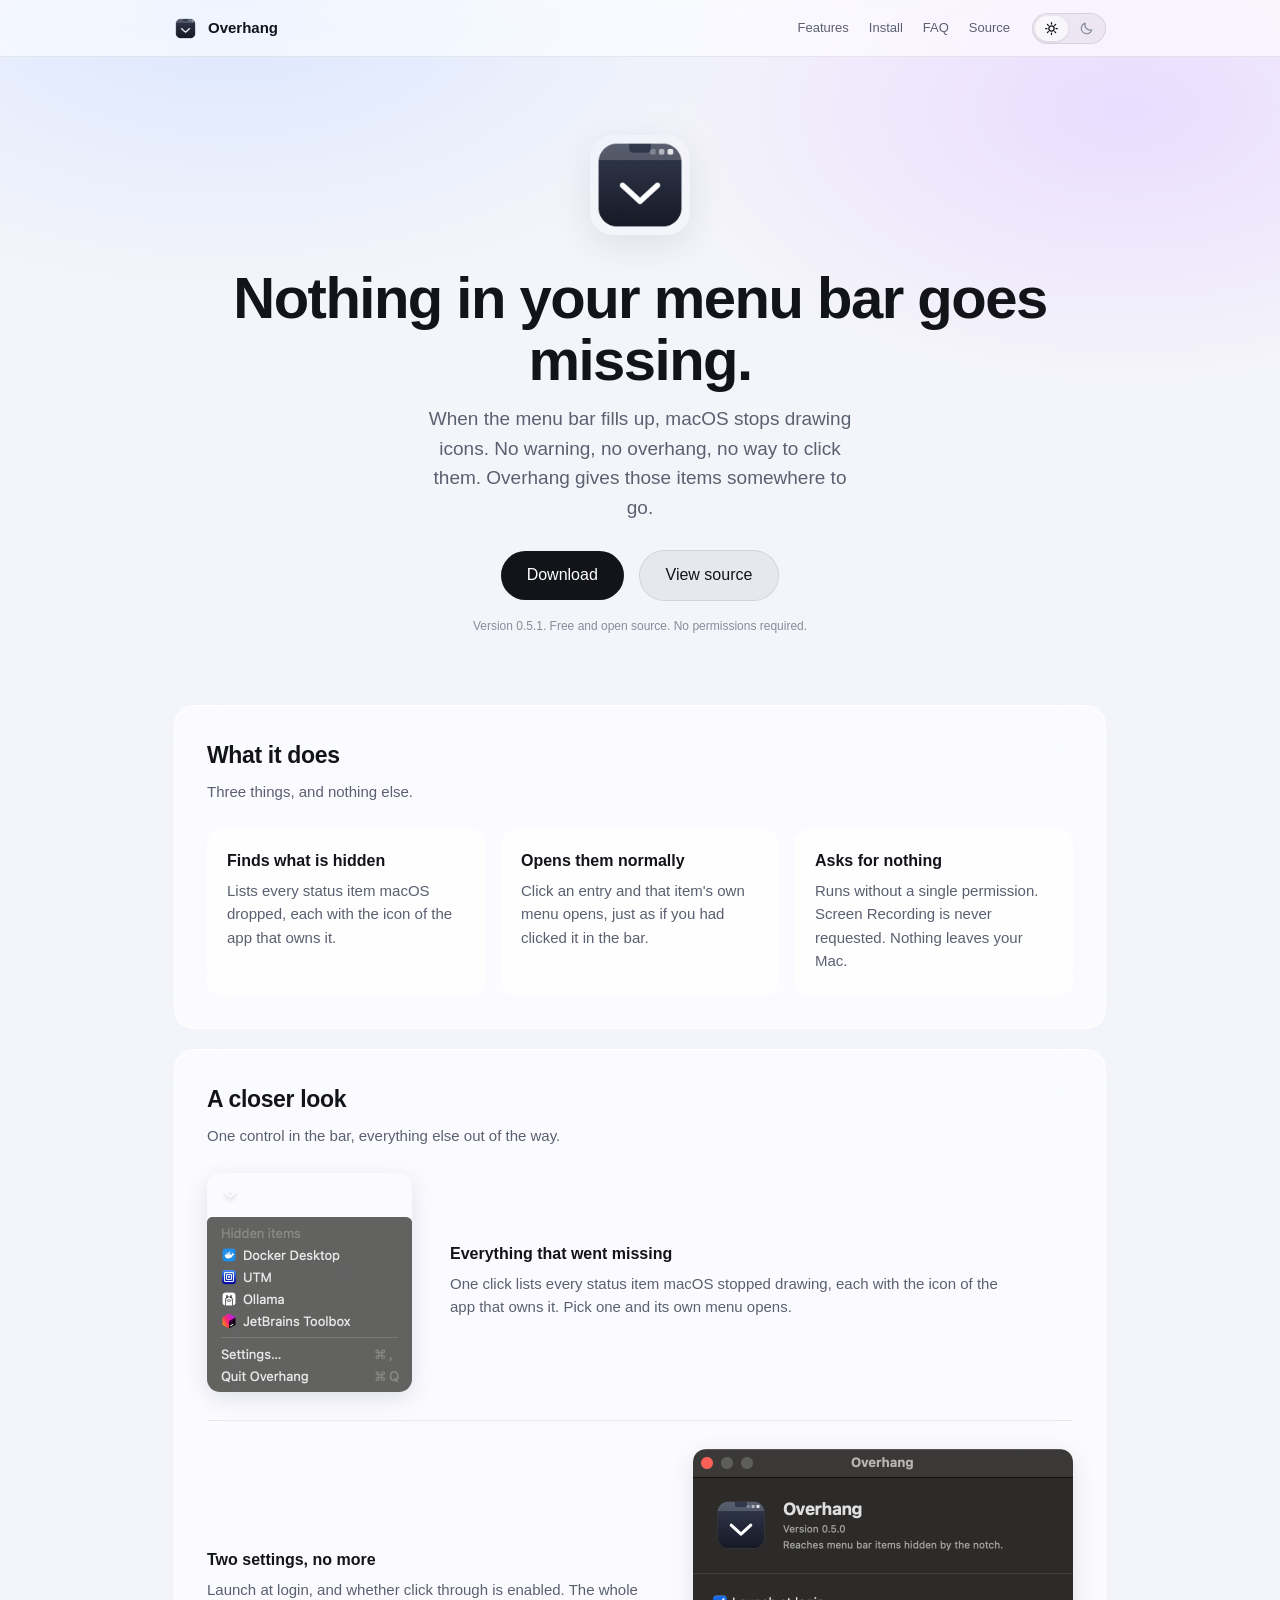
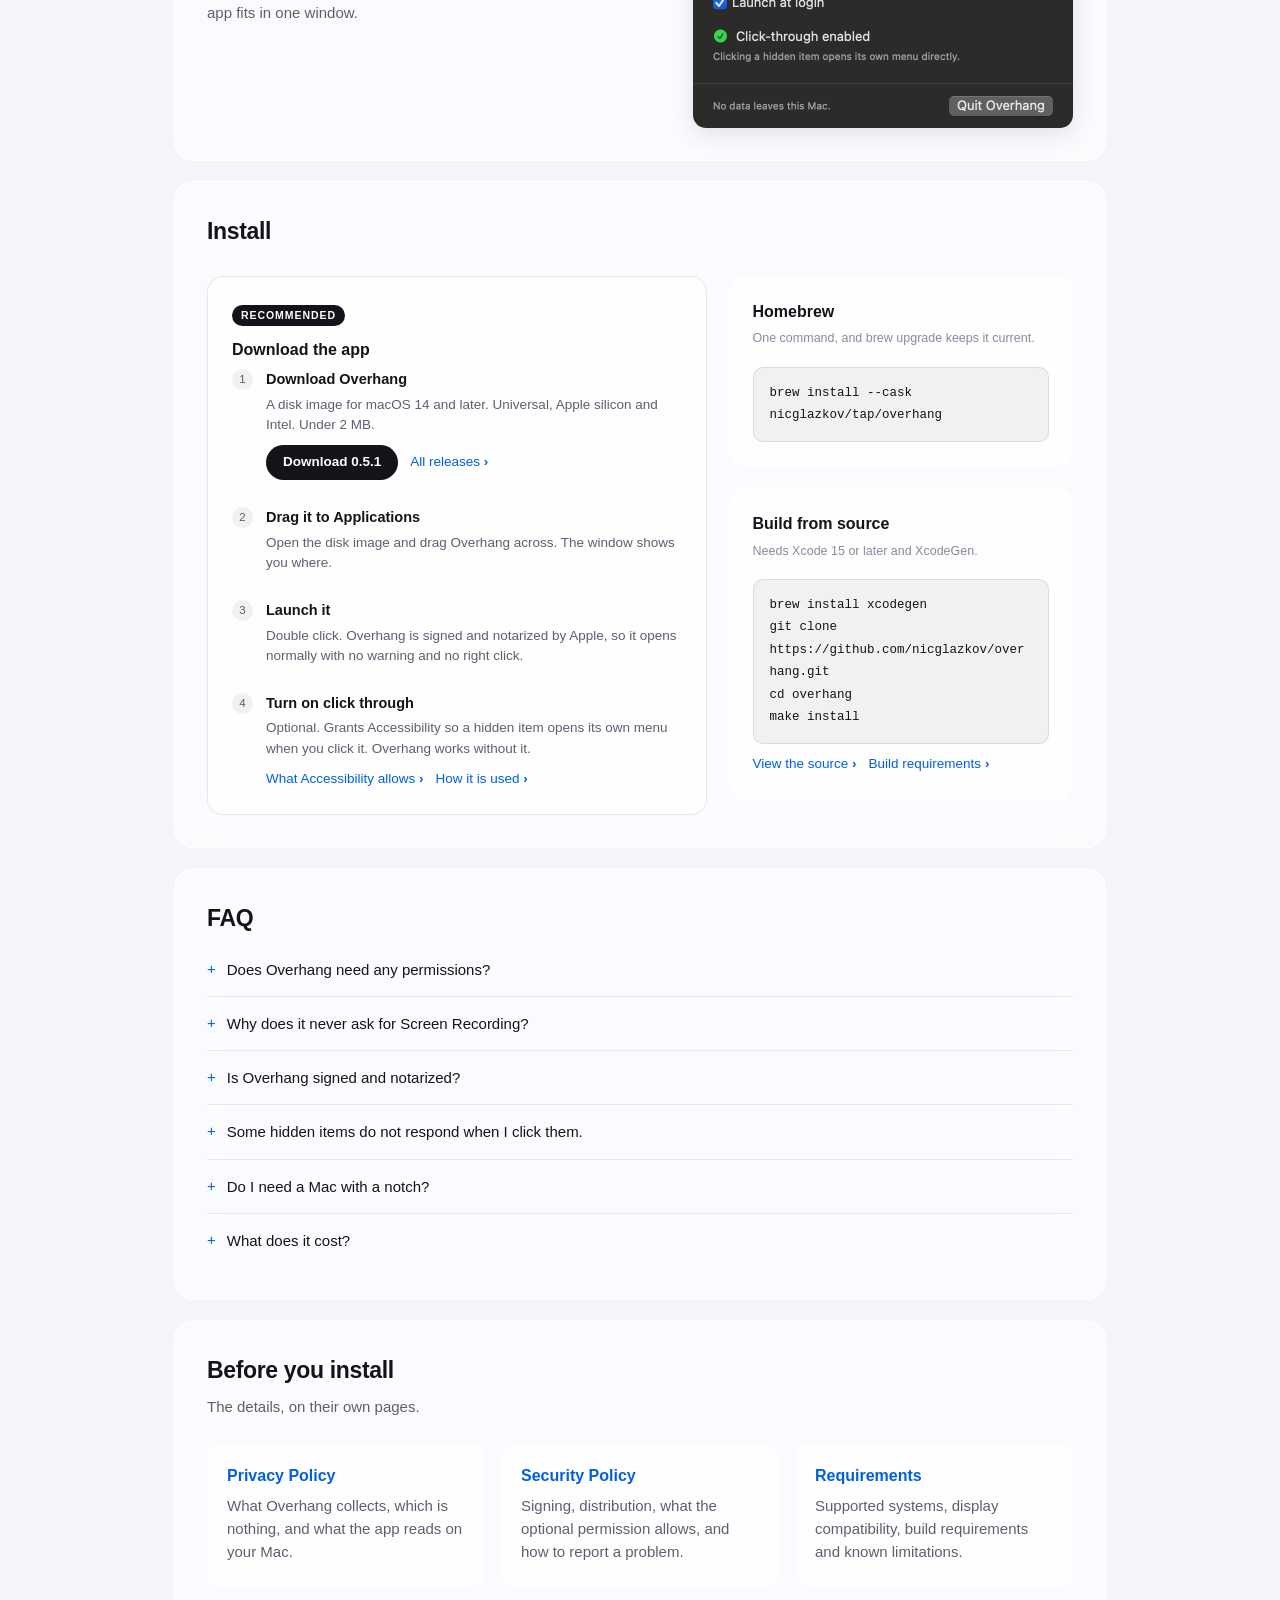
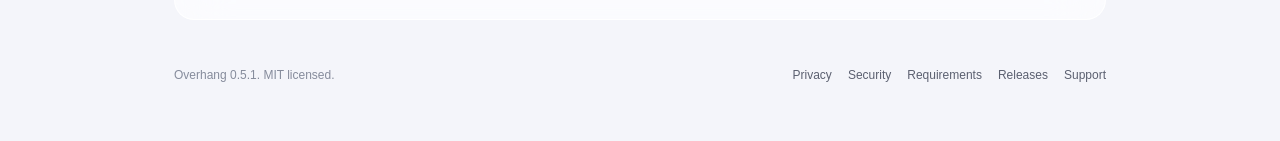
==== site/index.html @ 6987a278 "Site: the settings row said three settings; it is two since 0.5.0" ====
<!doctype html>
<html lang="en">
<head>
<meta charset="utf-8">
<meta name="viewport" content="width=device-width, initial-scale=1">
<title>Overhang, a small utility for the macOS menu bar</title>
<meta name="description" content="Nothing in your menu bar goes missing. Overhang recovers the status items macOS stops drawing when the bar fills up. Free, open source, no permissions required.">
<meta name="theme-color" content="#f4f5fa" media="(prefers-color-scheme: light)">
<meta name="theme-color" content="#08080c" media="(prefers-color-scheme: dark)">
<meta property="og:title" content="Overhang">
<meta property="og:description" content="Nothing in your menu bar goes missing.">
<meta property="og:type" content="website">
<meta property="og:image" content="https://nicglazkov.github.io/overhang/img/icon.png">
<link rel="icon" href="img/icon.png">
<script>
  // Applied before first paint so the page never flashes the wrong theme.
  (function(){try{var s=localStorage.getItem("overhang-theme");
  if(s==="light"||s==="dark")document.documentElement.setAttribute("data-theme",s);}catch(e){}})();
</script>
<link rel="stylesheet" href="style.css">
</head>
<body>

<div class="bar"><div class="shell">
  <a class="brand" href="index.html"><img src="img/icon.png" alt=""><b>Overhang</b></a>
  <span class="grow"></span>
  <nav>
    <a href="#features">Features</a>
    <a href="#install">Install</a>
    <a href="#faq">FAQ</a>
    <a href="https://github.com/nicglazkov/overhang">Source</a>
  </nav>
  <div class="themer" role="group" aria-label="Colour theme">
    <button type="button" id="lightBtn" aria-pressed="false" aria-label="Light theme">
      <svg viewBox="0 0 24 24" fill="none" stroke="currentColor" stroke-width="2" stroke-linecap="round" aria-hidden="true">
        <circle cx="12" cy="12" r="4.2"/><path d="M12 2.6v2.2M12 19.2v2.2M2.6 12h2.2M19.2 12h2.2M5.4 5.4l1.6 1.6M17 17l1.6 1.6M18.6 5.4L17 7M7 17l-1.6 1.6"/>
      </svg></button>
    <button type="button" id="darkBtn" aria-pressed="false" aria-label="Dark theme">
      <svg viewBox="0 0 24 24" fill="none" stroke="currentColor" stroke-width="2" stroke-linecap="round" stroke-linejoin="round" aria-hidden="true">
        <path d="M20.5 14.2A8.6 8.6 0 0 1 9.8 3.5a8.6 8.6 0 1 0 10.7 10.7z"/>
      </svg></button>
  </div>
</div></div>

<header class="hero shell">
  <img class="icon" src="img/icon.png" alt="Overhang app icon">
  <h1>Nothing in your menu bar goes missing.</h1>
  <p class="lede">
    When the menu bar fills up, macOS stops drawing icons. No warning, no overhang, no way to
    click them. Overhang gives those items somewhere to go.
  </p>
  <div class="cta">
    <a class="fill" href="https://github.com/nicglazkov/overhang/releases/latest">Download</a>
    <a class="ghost" href="https://github.com/nicglazkov/overhang">View source</a>
  </div>
  <p class="fineprint">Version 0.5.1. Free and open source. No permissions required.</p>
</header>

<main class="shell">

  <section class="panel" id="features">
    <h2>What it does</h2>
    <p class="note">Three things, and nothing else.</p>
    <div class="trio">
      <div class="chip">
        <h3>Finds what is hidden</h3>
        <p>Lists every status item macOS dropped, each with the icon of the app that owns it.</p>
      </div>
      <div class="chip">
        <h3>Opens them normally</h3>
        <p>Click an entry and that item's own menu opens, just as if you had clicked it in the bar.</p>
      </div>
      <div class="chip">
        <h3>Asks for nothing</h3>
        <p>Runs without a single permission. Screen Recording is never requested. Nothing leaves your Mac.</p>
      </div>
    </div>
  </section>

  <section class="panel">
    <h2>A closer look</h2>
    <p class="note">One control in the bar, everything else out of the way.</p>
    <div class="b1">
      <div class="row">
        <div class="art">
          <img src="img/menu.png" alt="Overhang's menu listing hidden status items with their app icons">
        </div>
        <div>
          <h3>Everything that went missing</h3>
          <p>One click lists every status item macOS stopped drawing, each with the icon of the
          app that owns it. Pick one and its own menu opens.</p>
        </div>
      </div>
      <div class="row flip">
        <div class="art">
          <img src="img/settings.png" alt="Overhang's settings window">
        </div>
        <div>
          <h3>Two settings, no more</h3>
          <p>Launch at login, and whether click through is enabled. The whole app fits in
          one window.</p>
        </div>
      </div>
    </div>
  </section>

  <section class="panel" id="install">
    <h2>Install</h2>
    <div class="d2">
      <div class="track lead">
        <span class="badge">Recommended</span>
        <h3>Download the app</h3>
        <ol>
          <li>
            <strong>Download Overhang</strong>
            <span>A disk image for macOS 14 and later. Universal, Apple silicon and Intel.
            Under 2 MB.</span>
            <div class="instep-actions">
              <a class="instep-btn" href="https://github.com/nicglazkov/overhang/releases/latest">Download 0.5.1</a>
              <a class="instep-link" href="https://github.com/nicglazkov/overhang/releases">All releases</a>
            </div>
          </li>
          <li>
            <strong>Drag it to Applications</strong>
            <span>Open the disk image and drag Overhang across. The window shows you where.</span>
          </li>
          <li>
            <strong>Launch it</strong>
            <span>Double click. Overhang is signed and notarized by Apple, so it opens normally
            with no warning and no right click.</span>
          </li>
          <li>
            <strong>Turn on click through</strong>
            <span>Optional. Grants Accessibility so a hidden item opens its own menu when you
            click it. Overhang works without it.</span>
            <div class="instep-actions">
              <a class="instep-link" href="security.html">What Accessibility allows</a>
              <a class="instep-link" href="privacy.html">How it is used</a>
            </div>
          </li>
        </ol>
      </div>
      <div class="stack">
        <div class="track">
          <h3>Homebrew</h3>
          <p class="hint">One command, and brew upgrade keeps it current.</p>
          <pre>brew install --cask nicglazkov/tap/overhang</pre>
        </div>
        <div class="track">
          <h3>Build from source</h3>
          <p class="hint">Needs Xcode 15 or later and XcodeGen.</p>
          <pre>brew install xcodegen
git clone https://github.com/nicglazkov/overhang.git
cd overhang
make install</pre>
          <div class="instep-actions">
            <a class="instep-link" href="https://github.com/nicglazkov/overhang">View the source</a>
            <a class="instep-link" href="requirements.html">Build requirements</a>
          </div>
        </div>
      </div>
    </div>
  </section>

  <section class="panel qa-list" id="faq">
    <h2>FAQ</h2>
    <details>
      <summary>Does Overhang need any permissions?</summary>
      <p>No. Finding and listing items works with nothing granted. Accessibility is
      optional and does one thing: it lets a hidden item open its own menu when you click it.
      Decline it and Overhang tucks its own icon away for eight seconds to make what room it
      can, so the item nearest the edge can return for you to click.</p>
    </details>
    <details>
      <summary>Why does it never ask for Screen Recording?</summary>
      <p>Other menu bar managers need it because they redraw other apps' status item images, and
      capturing those pixels requires permission. Overhang draws each app's own bundle icon
      instead, so the question never arises.</p>
    </details>
    <details>
      <summary>Is Overhang signed and notarized?</summary>
      <p>Yes. It is signed with an Apple Developer ID certificate and notarized by Apple, so it
      launches normally with no warning. You can confirm this yourself, see the
      <a href="security.html">security policy</a>.</p>
    </details>
    <details>
      <summary>Some hidden items do not respond when I click them.</summary>
      <p>Items built on a standard menu open directly. A few apps handle the mouse event
      themselves and ignore anything else, so Overhang cannot press them. Those fall back to
      revealing the item in the bar so you can click it by hand. This depends on how the app was
      built, not on where its icon sits.</p>
    </details>
    <details>
      <summary>Do I need a Mac with a notch?</summary>
      <p>No. The notch makes the problem worse by removing usable space, but any full menu bar
      drops items. Overhang behaves the same on external displays and older Macs. See
      <a href="requirements.html">requirements</a> for detail.</p>
    </details>
    <details>
      <summary>What does it cost?</summary>
      <p>Nothing. Overhang is free and MIT licensed, and the full source is on
      <a href="https://github.com/nicglazkov/overhang">GitHub</a>.</p>
    </details>
  </section>

  <section class="panel">
    <h2>Before you install</h2>
    <p class="note">The details, on their own pages.</p>
    <div class="trio">
      <div class="chip">
        <h3><a href="privacy.html">Privacy Policy</a></h3>
        <p>What Overhang collects, which is nothing, and what the app reads on your Mac.</p>
      </div>
      <div class="chip">
        <h3><a href="security.html">Security Policy</a></h3>
        <p>Signing, distribution, what the optional permission allows, and how to report a problem.</p>
      </div>
      <div class="chip">
        <h3><a href="requirements.html">Requirements</a></h3>
        <p>Supported systems, display compatibility, build requirements and known limitations.</p>
      </div>
    </div>
  </section>

</main>

<footer><div class="shell">
  <span>Overhang 0.5.1. MIT licensed.</span>
  <span class="grow"></span>
  <a href="privacy.html">Privacy</a>
  <a href="security.html">Security</a>
  <a href="requirements.html">Requirements</a>
  <a href="https://github.com/nicglazkov/overhang/releases">Releases</a>
  <a href="https://github.com/nicglazkov/overhang/issues">Support</a>
</div></footer>

<script src="theme.js"></script>
</body>
</html>
---- site/style.css ----
/* Overhang site styles.
   Light is the default set. Dark arrives either from the system preference or from an
   explicit choice on the root element, and the explicit choice has to win both ways. */
:root{
  --wash-a:#dbe6ff; --wash-b:#eadcff; --page:#f4f5fa;
  --glass:rgba(255,255,255,.62); --glass-line:rgba(255,255,255,.9);
  --glass-inner:rgba(255,255,255,.66);
  --text:#12141a; --muted:#5b6070; --faint:#868c9c;
  --accent:#0060df; --rule:rgba(0,0,0,.08);
  --solid:#12141a; --solid-ink:#fff;
  --soft:rgba(0,0,0,.05); --soft-line:rgba(0,0,0,.09);
  --shadow:0 10px 34px rgba(40,50,90,.10);
  --shot-shadow:0 6px 22px rgba(40,50,90,.13);
  --navbg:rgba(255,255,255,.6);
}
@media (prefers-color-scheme: dark){
  :root:not([data-theme="light"]){
    --wash-a:#1b2a55; --wash-b:#3a1f4d; --page:#08080c;
    --glass:rgba(255,255,255,.055); --glass-line:rgba(255,255,255,.1);
    --glass-inner:rgba(255,255,255,.05);
    --text:#f5f5f7; --muted:#aab1c4; --faint:#7b8299;
    --accent:#7fb2ff; --rule:rgba(255,255,255,.08);
    --solid:#fff; --solid-ink:#101018;
    --soft:rgba(255,255,255,.09); --soft-line:rgba(255,255,255,.16);
    --shadow:0 18px 50px rgba(0,0,0,.5);
    --shot-shadow:0 10px 30px rgba(0,0,0,.45);
    --navbg:rgba(12,12,18,.55);
  }
}
:root[data-theme="dark"]{
  --wash-a:#1b2a55; --wash-b:#3a1f4d; --page:#08080c;
  --glass:rgba(255,255,255,.055); --glass-line:rgba(255,255,255,.1);
  --glass-inner:rgba(255,255,255,.05);
  --text:#f5f5f7; --muted:#aab1c4; --faint:#7b8299;
  --accent:#7fb2ff; --rule:rgba(255,255,255,.08);
  --solid:#fff; --solid-ink:#101018;
  --soft:rgba(255,255,255,.09); --soft-line:rgba(255,255,255,.16);
  --shadow:0 18px 50px rgba(0,0,0,.5);
  --shot-shadow:0 10px 30px rgba(0,0,0,.45);
  --navbg:rgba(12,12,18,.55);
}

*{box-sizing:border-box}
html{-webkit-text-size-adjust:100%;scroll-behavior:smooth}
body{
  margin:0;color:var(--text);font-size:17px;line-height:1.55;min-height:100vh;
  font-family:-apple-system,BlinkMacSystemFont,"SF Pro Display","SF Pro Text","Helvetica Neue",sans-serif;
  -webkit-font-smoothing:antialiased;
  background-color:var(--page);
  background-image:
    radial-gradient(70% 55% at 18% 0,var(--wash-a) 0,transparent 60%),
    radial-gradient(60% 50% at 88% 12%,var(--wash-b) 0,transparent 62%);
  background-attachment:fixed;
}
img{max-width:100%;height:auto}
a{color:var(--accent);text-decoration:none}
a:hover{text-decoration:underline}
:focus-visible{outline:2px solid var(--accent);outline-offset:3px;border-radius:6px}
summary::-webkit-details-marker{display:none}
summary{cursor:pointer;list-style:none}
section[id]{scroll-margin-top:76px}
.shell{max-width:980px;margin:0 auto;padding-left:24px;padding-right:24px}

/* nav */
.bar{position:sticky;top:0;z-index:20;background:var(--navbg);
  backdrop-filter:blur(22px) saturate(180%);-webkit-backdrop-filter:blur(22px) saturate(180%);
  border-bottom:1px solid var(--rule)}
.bar .shell{display:flex;align-items:center;gap:22px;height:56px;font-size:13px}
.bar img{width:23px;height:23px;border-radius:6px}
.bar b{font-weight:600;font-size:15px}
.bar .brand{display:flex;align-items:center;gap:11px;color:var(--text)}
.bar .brand:hover{text-decoration:none}
.bar nav{display:flex;gap:20px}
.bar nav a{color:var(--muted)}
.bar nav a:hover{color:var(--text);text-decoration:none}
.grow{flex:1}

.themer{display:flex;background:var(--soft);border:1px solid var(--soft-line);
  border-radius:99px;padding:2px;gap:2px}
.themer button{appearance:none;background:none;border:0;cursor:pointer;padding:5px 9px;
  border-radius:99px;color:var(--faint);display:flex;align-items:center;line-height:0}
.themer button svg{width:15px;height:15px;display:block}
.themer button[aria-pressed="true"]{background:var(--glass-inner);color:var(--text);
  box-shadow:0 1px 3px rgba(0,0,0,.1)}
.themer button:hover{color:var(--text)}

/* hero */
.hero{text-align:center;padding-top:78px;padding-bottom:58px}
.hero .icon{width:100px;height:100px;border-radius:23px;box-shadow:var(--shadow)}
.hero h1{font-size:clamp(36px,5.8vw,58px);line-height:1.06;letter-spacing:-.026em;
  font-weight:700;margin:24px 0 14px}
.hero .lede{font-size:19px;color:var(--muted);max-width:42ch;margin:0 auto 28px}
.cta a{display:inline-block;padding:12px 26px;border-radius:99px;font-size:16px;
  font-weight:500;margin:0 5px}
.cta a:hover{text-decoration:none}
.fill{background:var(--solid);color:var(--solid-ink)}
.ghost{background:var(--soft);border:1px solid var(--soft-line);color:var(--text)}
.fineprint{font-size:12px;color:var(--faint);margin-top:16px}

/* panels */
.panel{background:var(--glass);backdrop-filter:blur(26px) saturate(180%);
  -webkit-backdrop-filter:blur(26px) saturate(180%);
  border:1px solid var(--glass-line);border-radius:20px;padding:32px;margin-bottom:20px}
.panel h2{font-size:23px;font-weight:700;letter-spacing:-.015em;margin:0 0 6px}
.panel .note{color:var(--muted);margin:0 0 26px;font-size:15px}
.panel h2 + .trio,.panel h2 + .steps,.panel h2 + .qa-list,
.panel h2 + .d2,.panel h2 + .b1{margin-top:26px}

.trio{display:grid;gap:16px;grid-template-columns:repeat(auto-fit,minmax(215px,1fr))}
.chip{background:var(--glass-inner);border-radius:15px;padding:20px}
.chip h3{font-size:16px;margin:0 0 6px;font-weight:600}
.chip p{margin:0;color:var(--muted);font-size:14px}

/* -------------------------------------------------- closer look
   Both captures are retina, so their native pixel width is twice their honest display
   size: the menu is 410px wide, meaning 205 points, and the settings window is 760px,
   meaning 380 points. Drawn any larger they upscale and go soft, so every option below
   is built around those two ceilings rather than around the column width. */
.clA img[src$="menu.png"],.clB img[src$="menu.png"],
.clC img[src$="menu.png"],.clD img[src$="menu.png"]{max-width:205px}
.clA img[src$="settings.png"],.clB img[src$="settings.png"],
.clC img[src$="settings.png"],.clD img[src$="settings.png"]{max-width:380px}

/* option A: weighted split, both images at native size, optically centred */
.clA{display:grid;grid-template-columns:auto auto;gap:44px;align-items:center;justify-content:center}
.clA figure{margin:0}
.clA img{border-radius:13px;box-shadow:var(--shot-shadow);display:block;width:100%}
.clA figcaption{font-size:12.5px;color:var(--faint);margin-top:14px;text-align:center;max-width:220px}
.clA .cap-wide{max-width:380px}

/* option B: alternating rows, image and explanation side by side */
.clB .row{display:grid;grid-template-columns:auto 1fr;gap:38px;align-items:center;
  padding:28px 0;border-bottom:1px solid var(--rule)}
.clB .row:first-child{padding-top:0}
.clB .row:last-child{border-bottom:0;padding-bottom:0}
.clB .row.flip{grid-template-columns:1fr auto}
.clB .row.flip .art{order:2}
.clB img{border-radius:13px;box-shadow:var(--shot-shadow);display:block}
.clB h3{font-size:18px;margin:0 0 8px;font-weight:600}
.clB p{margin:0;color:var(--muted);font-size:15px;max-width:44ch}

/* option C: one lead image, one supporting, on a tinted plate */
.clC .plate{background:var(--glass-inner);border-radius:16px;padding:30px;
  display:grid;grid-template-columns:auto auto;gap:38px;align-items:center;justify-content:center}
.clC img{border-radius:12px;box-shadow:var(--shot-shadow);display:block;width:100%}
.clC figcaption{font-size:12.5px;color:var(--faint);margin-top:12px;text-align:center}
.clC figure{margin:0}

/* option D: tabbed, one large image at a time */
.clD .tabs{display:inline-flex;background:var(--soft);border:1px solid var(--soft-line);
  border-radius:99px;padding:3px;gap:3px;margin-bottom:24px}
.clD .tabs button{appearance:none;border:0;background:none;cursor:pointer;
  padding:7px 18px;border-radius:99px;font-size:14px;color:var(--muted);font-weight:500}
.clD .tabs button[aria-selected="true"]{background:var(--glass-inner);color:var(--text);
  box-shadow:0 1px 3px rgba(0,0,0,.1)}
.clD .stage{display:flex;justify-content:center;align-items:center;min-height:376px;
  background:var(--glass-inner);border-radius:16px;padding:28px}
.clD .stage img{border-radius:12px;box-shadow:var(--shot-shadow);display:block}
.clD [hidden]{display:none}
.clD .cap{font-size:12.5px;color:var(--faint);margin:15px 0 0;text-align:center}

/* option E: centred strip, both locked to one height. 300px keeps the menu at 193 wide
   and the settings window at 319, so neither is drawn past its native resolution. */
.clE .strip{display:flex;gap:34px;justify-content:center;align-items:flex-end;flex-wrap:wrap}
.clE figure{margin:0;text-align:center}
.clE img{border-radius:13px;box-shadow:var(--shot-shadow);display:block;height:300px;width:auto;max-width:none}
.clE figcaption{font-size:12.5px;color:var(--faint);margin-top:14px}

/* -------------------------------------------------- install, option A: numbered list */
.inA{list-style:none;counter-reset:s;padding:0;margin:0}
.inA li{counter-increment:s;position:relative;padding-left:44px;margin-bottom:20px}
.inA li:last-child{margin-bottom:0}
.inA li::before{content:counter(s);position:absolute;left:0;top:-1px;width:28px;height:28px;
  border-radius:50%;background:var(--soft);color:var(--text);display:flex;
  align-items:center;justify-content:center;font-size:13px;font-weight:500}
.inA strong{display:block;font-weight:600;font-size:15px;margin-bottom:2px}
.inA span{color:var(--muted);font-size:14px}

/* option B: four cards across */
.inB{display:grid;grid-template-columns:repeat(auto-fit,minmax(190px,1fr));gap:16px;
  list-style:none;counter-reset:s;padding:0;margin:0}
.inB li{counter-increment:s;background:var(--glass-inner);border-radius:15px;padding:22px}
.inB li::before{content:counter(s);display:flex;width:26px;height:26px;border-radius:50%;
  background:var(--solid);color:var(--solid-ink);align-items:center;justify-content:center;
  font-size:12.5px;font-weight:600;margin-bottom:14px}
.inB strong{display:block;font-weight:600;font-size:15px;margin-bottom:5px}
.inB span{color:var(--muted);font-size:13.5px}

/* option C: timeline with a connecting rail */
.inC{list-style:none;counter-reset:s;padding:0;margin:0;position:relative}
.inC::before{content:"";position:absolute;left:15px;top:8px;bottom:8px;width:2px;background:var(--rule)}
.inC li{counter-increment:s;position:relative;padding-left:52px;padding-bottom:24px}
.inC li:last-child{padding-bottom:0}
.inC li::before{content:counter(s);position:absolute;left:0;top:-2px;width:32px;height:32px;
  border-radius:50%;background:var(--page);border:2px solid var(--rule);color:var(--text);
  display:flex;align-items:center;justify-content:center;font-size:13px;font-weight:600}
.inC strong{display:block;font-weight:600;font-size:15.5px;margin-bottom:3px}
.inC span{color:var(--muted);font-size:14px}

/* option D: two tracks, click through or build from source */
.inD{display:grid;grid-template-columns:1fr 1fr;gap:26px}
.inD .track{background:var(--glass-inner);border-radius:16px;padding:24px}
.inD .track h3{font-size:15px;margin:0 0 4px;font-weight:600}
.inD .track .hint{font-size:12.5px;color:var(--faint);margin:0 0 18px}
.inD ol{list-style:none;counter-reset:s;padding:0;margin:0}
.inD ol li{counter-increment:s;position:relative;padding-left:32px;margin-bottom:15px}
.inD ol li:last-child{margin-bottom:0}
.inD ol li::before{content:counter(s);position:absolute;left:0;top:0;width:21px;height:21px;
  border-radius:50%;background:var(--soft);color:var(--muted);display:flex;
  align-items:center;justify-content:center;font-size:11.5px}
.inD strong{display:block;font-weight:600;font-size:14.5px}
.inD span{color:var(--muted);font-size:13.5px}
.inD pre{background:var(--soft);border:1px solid var(--soft-line);border-radius:10px;
  padding:14px 16px;margin:0;white-space:pre-wrap;overflow-wrap:anywhere;
  font-family:ui-monospace,SFMono-Regular,Menlo,monospace;font-size:12.5px;line-height:1.8;color:var(--text)}

/* option E: two column grid, compact */
.inE{display:grid;grid-template-columns:1fr 1fr;gap:22px 30px;list-style:none;
  counter-reset:s;padding:0;margin:0}
.inE li{counter-increment:s;display:grid;grid-template-columns:30px 1fr;gap:14px;align-items:start}
.inE li::before{content:counter(s);width:26px;height:26px;border-radius:8px;
  background:var(--soft);color:var(--text);display:flex;align-items:center;
  justify-content:center;font-size:12.5px;font-weight:600}
.inE strong{display:block;font-weight:600;font-size:15px;margin-bottom:2px}
.inE span{color:var(--muted);font-size:14px}

/* ============================================================ closer look, B family
   All five keep the paired row idea: one capture beside the words that explain it.
   Native ceilings apply throughout, 205 for the menu and 380 for the settings window. */
.b1 img[src$="menu.png"],.b2 img[src$="menu.png"],.b3 img[src$="menu.png"],
.b4 img[src$="menu.png"],.b5 img[src$="menu.png"]{max-width:205px}
.b1 img[src$="settings.png"],.b2 img[src$="settings.png"],.b3 img[src$="settings.png"],
.b4 img[src$="settings.png"],.b5 img[src$="settings.png"]{max-width:380px}
.b1 img,.b2 img,.b3 img,.b4 img,.b5 img{border-radius:13px;box-shadow:var(--shot-shadow);display:block}
.b1 h3,.b2 h3,.b3 h3,.b4 h3,.b5 h3{font-size:18px;margin:0 0 8px;font-weight:600}
.b1 p,.b2 p,.b3 p,.b4 p,.b5 p{margin:0;color:var(--muted);font-size:15px;max-width:42ch}

/* B1, hairline rule between the two rows */
.b1 .row{display:grid;grid-template-columns:auto 1fr;gap:38px;align-items:center;
  padding:28px 0;border-bottom:1px solid var(--rule)}
.b1 .row:first-child{padding-top:0}
.b1 .row:last-child{border-bottom:0;padding-bottom:0}
.b1 .row.flip{grid-template-columns:1fr auto}
.b1 .row.flip .art{order:2}

/* B2, no rules, wider gutter, more air */
.b2 .row{display:grid;grid-template-columns:auto 1fr;gap:56px;align-items:center;padding:34px 0}
.b2 .row:first-child{padding-top:6px}
.b2 .row:last-child{padding-bottom:0}
.b2 .row.flip{grid-template-columns:1fr auto}
.b2 .row.flip .art{order:2}
.b2 p{font-size:15.5px;line-height:1.62}

/* B3, small label above each heading */
.b3 .row{display:grid;grid-template-columns:auto 1fr;gap:40px;align-items:center;
  padding:30px 0;border-bottom:1px solid var(--rule)}
.b3 .row:first-child{padding-top:0}
.b3 .row:last-child{border-bottom:0;padding-bottom:0}
.b3 .row.flip{grid-template-columns:1fr auto}
.b3 .row.flip .art{order:2}
.b3 .eyebrow{font-family:ui-monospace,SFMono-Regular,Menlo,monospace;font-size:10.5px;
  letter-spacing:.15em;text-transform:uppercase;color:var(--faint);margin:0 0 9px}

/* B4, each capture sits on its own tinted plate */
.b4 .row{display:grid;grid-template-columns:auto 1fr;gap:38px;align-items:center;padding:14px 0}
.b4 .row.flip{grid-template-columns:1fr auto}
.b4 .row.flip .art{order:2}
.b4 .art{background:var(--glass-inner);border-radius:18px;padding:24px;display:flex;justify-content:center}
.b4 .row:first-child{padding-top:0}
.b4 .row:last-child{padding-bottom:0}

/* B5, no alternating, both images on the same side for a steady scan line */
.b5 .row{display:grid;grid-template-columns:230px 1fr;gap:40px;align-items:center;
  padding:26px 0;border-bottom:1px solid var(--rule)}
.b5 .row:first-child{padding-top:0}
.b5 .row:last-child{border-bottom:0;padding-bottom:0}
.b5 .art{display:flex;justify-content:center}

/* ============================================================ install, D family
   All five keep two routes, the download and the source build. */
.d1 .track,.d2 .track,.d3 .track,.d4 .track,.d5 .track{background:var(--glass-inner);
  border-radius:16px;padding:24px}
.d1 h3,.d2 h3,.d3 h3,.d4 h3,.d5 h3{font-size:15px;margin:0 0 4px;font-weight:600}
.d1 .hint,.d2 .hint,.d3 .hint,.d4 .hint,.d5 .hint{font-size:12.5px;color:var(--faint);margin:0 0 18px}
.d1 ol,.d2 ol,.d3 ol,.d4 ol,.d5 ol{list-style:none;counter-reset:s;padding:0;margin:0}
.d1 ol li,.d2 ol li,.d3 ol li,.d4 ol li,.d5 ol li{counter-increment:s;position:relative;
  padding-left:32px;margin-bottom:15px}
.d1 ol li:last-child,.d2 ol li:last-child,.d3 ol li:last-child,
.d4 ol li:last-child,.d5 ol li:last-child{margin-bottom:0}
.d1 ol li::before,.d2 ol li::before,.d3 ol li::before,.d4 ol li::before,.d5 ol li::before{
  content:counter(s);position:absolute;left:0;top:0;width:21px;height:21px;border-radius:50%;
  background:var(--soft);color:var(--muted);display:flex;align-items:center;
  justify-content:center;font-size:11.5px}
.d1 strong,.d2 strong,.d3 strong,.d4 strong,.d5 strong{display:block;font-weight:600;font-size:14.5px}
.d1 span,.d2 span,.d3 span,.d4 span,.d5 span{color:var(--muted);font-size:13.5px}
.d1 pre,.d2 pre,.d3 pre,.d4 pre,.d5 pre{background:var(--soft);border:1px solid var(--soft-line);
  border-radius:10px;padding:14px 16px;margin:0;white-space:pre-wrap;overflow-wrap:anywhere;
  font-family:ui-monospace,SFMono-Regular,Menlo,monospace;font-size:12.5px;line-height:1.8;color:var(--text)}

/* D1, two equal cards */
.d1{display:grid;grid-template-columns:1fr 1fr;gap:22px}

/* D2, the download route carries more weight than the source route */
.d2{display:grid;grid-template-columns:1.45fr 1fr;gap:22px;align-items:start}
.d2 .track.lead{background:var(--glass-inner);border:1px solid var(--soft-line)}
.d2 .badge{display:inline-block;font-size:10.5px;letter-spacing:.09em;text-transform:uppercase;
  background:var(--solid);color:var(--solid-ink);border-radius:99px;padding:3px 9px;
  margin-bottom:12px;font-weight:600}

/* D3, one card, tabs to switch route */
.d3 .tabs{display:inline-flex;background:var(--soft);border:1px solid var(--soft-line);
  border-radius:99px;padding:3px;gap:3px;margin-bottom:22px}
.d3 .tabs button{appearance:none;border:0;background:none;cursor:pointer;padding:7px 18px;
  border-radius:99px;font-size:14px;color:var(--muted);font-weight:500}
.d3 .tabs button[aria-selected="true"]{background:var(--glass-inner);color:var(--text);
  box-shadow:0 1px 3px rgba(0,0,0,.1)}
.d3 [hidden]{display:none}
.d3 .track{padding:0;background:none}

/* D4, download across the full width, source build as a strip beneath */
.d4 .primary{margin-bottom:22px}
.d4 .primary ol{display:grid;grid-template-columns:repeat(auto-fit,minmax(190px,1fr));gap:18px}
.d4 .primary ol li{margin-bottom:0}
.d4 .secondary{display:grid;grid-template-columns:250px 1fr;gap:26px;align-items:center}
.d4 .secondary .hint{margin:0}

/* The chosen install layout carries an action row inside most steps, so the steps need more
   room between them than the tighter comparison variants did. */
.d2 ol li{margin-bottom:26px;padding-left:34px}
.d2 ol li:last-child{margin-bottom:0}
.d2 ol li::before{top:1px}
.d2 strong{margin-bottom:4px}
.d2 span{display:block;line-height:1.5}

/* Actions inside a step, so every step is something you can act on rather than read */
.instep-actions{display:flex;flex-wrap:wrap;align-items:center;gap:12px;margin-top:10px}
.instep-btn{display:inline-block;background:var(--solid);color:var(--solid-ink);
  padding:7px 17px;border-radius:99px;font-size:13.5px;font-weight:600;white-space:nowrap}
.instep-btn:hover{text-decoration:none;opacity:.9}
.instep-link{font-size:13.5px;white-space:nowrap}
.instep-link::after{content:" \203A";font-weight:600}
.d2 .track code{font-family:ui-monospace,SFMono-Regular,Menlo,monospace;font-size:12.5px;
  background:var(--soft);border:1px solid var(--soft-line);border-radius:5px;padding:1px 6px;
  white-space:nowrap}

/* D5, both routes headed by a small marker */
.d5{display:grid;grid-template-columns:1fr 1fr;gap:22px}
.d5 .head{display:flex;align-items:center;gap:10px;margin-bottom:14px}
.d5 .mark{width:28px;height:28px;border-radius:9px;background:var(--soft);
  display:flex;align-items:center;justify-content:center;flex:0 0 auto;color:var(--text)}
.d5 .mark svg{width:15px;height:15px}
.d5 .head h3{margin:0}
.d5 .head .hint{margin:0}

@media (max-width:760px){
  .b1 .row,.b2 .row,.b3 .row,.b4 .row,.b5 .row,
  .d1,.d2,.d5,.d4 .secondary{grid-template-columns:1fr}
  .b1 .row.flip .art,.b2 .row.flip .art,.b3 .row.flip .art,.b4 .row.flip .art{order:0}
}

/* faq */
.qa-list details{border-bottom:1px solid var(--rule)}
.qa-list details:last-child{border-bottom:0}
.qa-list summary{padding:15px 0;font-weight:500;font-size:15px;display:flex;gap:11px;align-items:flex-start}
.qa-list summary::before{content:"+";color:var(--accent);font-weight:400;flex-shrink:0;line-height:1.5}
.qa-list details[open] summary::before{content:"-"}
.qa-list p{color:var(--muted);font-size:14px;margin:0 0 15px 22px}

/* document pages */
.doc{padding-top:46px;padding-bottom:20px}
.doc h1{font-size:34px;font-weight:700;letter-spacing:-.022em;margin:0 0 8px}
.doc .stamp{font-size:13px;color:var(--faint);margin:0}
.panel h3{font-size:16px;margin:22px 0 5px;font-weight:600}
.panel h3:first-of-type{margin-top:0}
.panel p{margin:0 0 4px;color:var(--muted);font-size:15px;max-width:66ch}
.panel ul{margin:6px 0 0;padding-left:20px;color:var(--muted);font-size:15px}
.panel li{margin-bottom:6px}
table{width:100%;border-collapse:collapse;font-size:15px}
th,td{text-align:left;padding:12px 0;border-bottom:1px solid var(--rule);vertical-align:top}
tr:last-child th,tr:last-child td{border-bottom:0}
th{font-weight:400;color:var(--faint);width:38%}

footer{padding-top:26px;padding-bottom:56px;font-size:12px;color:var(--faint)}
footer .shell{display:flex;flex-wrap:wrap;gap:16px;align-items:center}
footer a{color:var(--muted)}

@media (prefers-reduced-motion:reduce){html{scroll-behavior:auto}}
@media (max-width:760px){
  .clA,.clB .row,.clC .plate,.inD,.inE{grid-template-columns:1fr}
  .clB .row.flip .art{order:0}
  .clE img{height:auto;max-width:280px}
}
@media (max-width:620px){
  .bar nav{display:none}
  .hero{padding-top:52px}
  .panel{padding:24px}
}

/* The right column stacks the two developer routes beside the recommended download. */
.d2 .stack{display:flex;flex-direction:column;gap:22px;min-width:0}
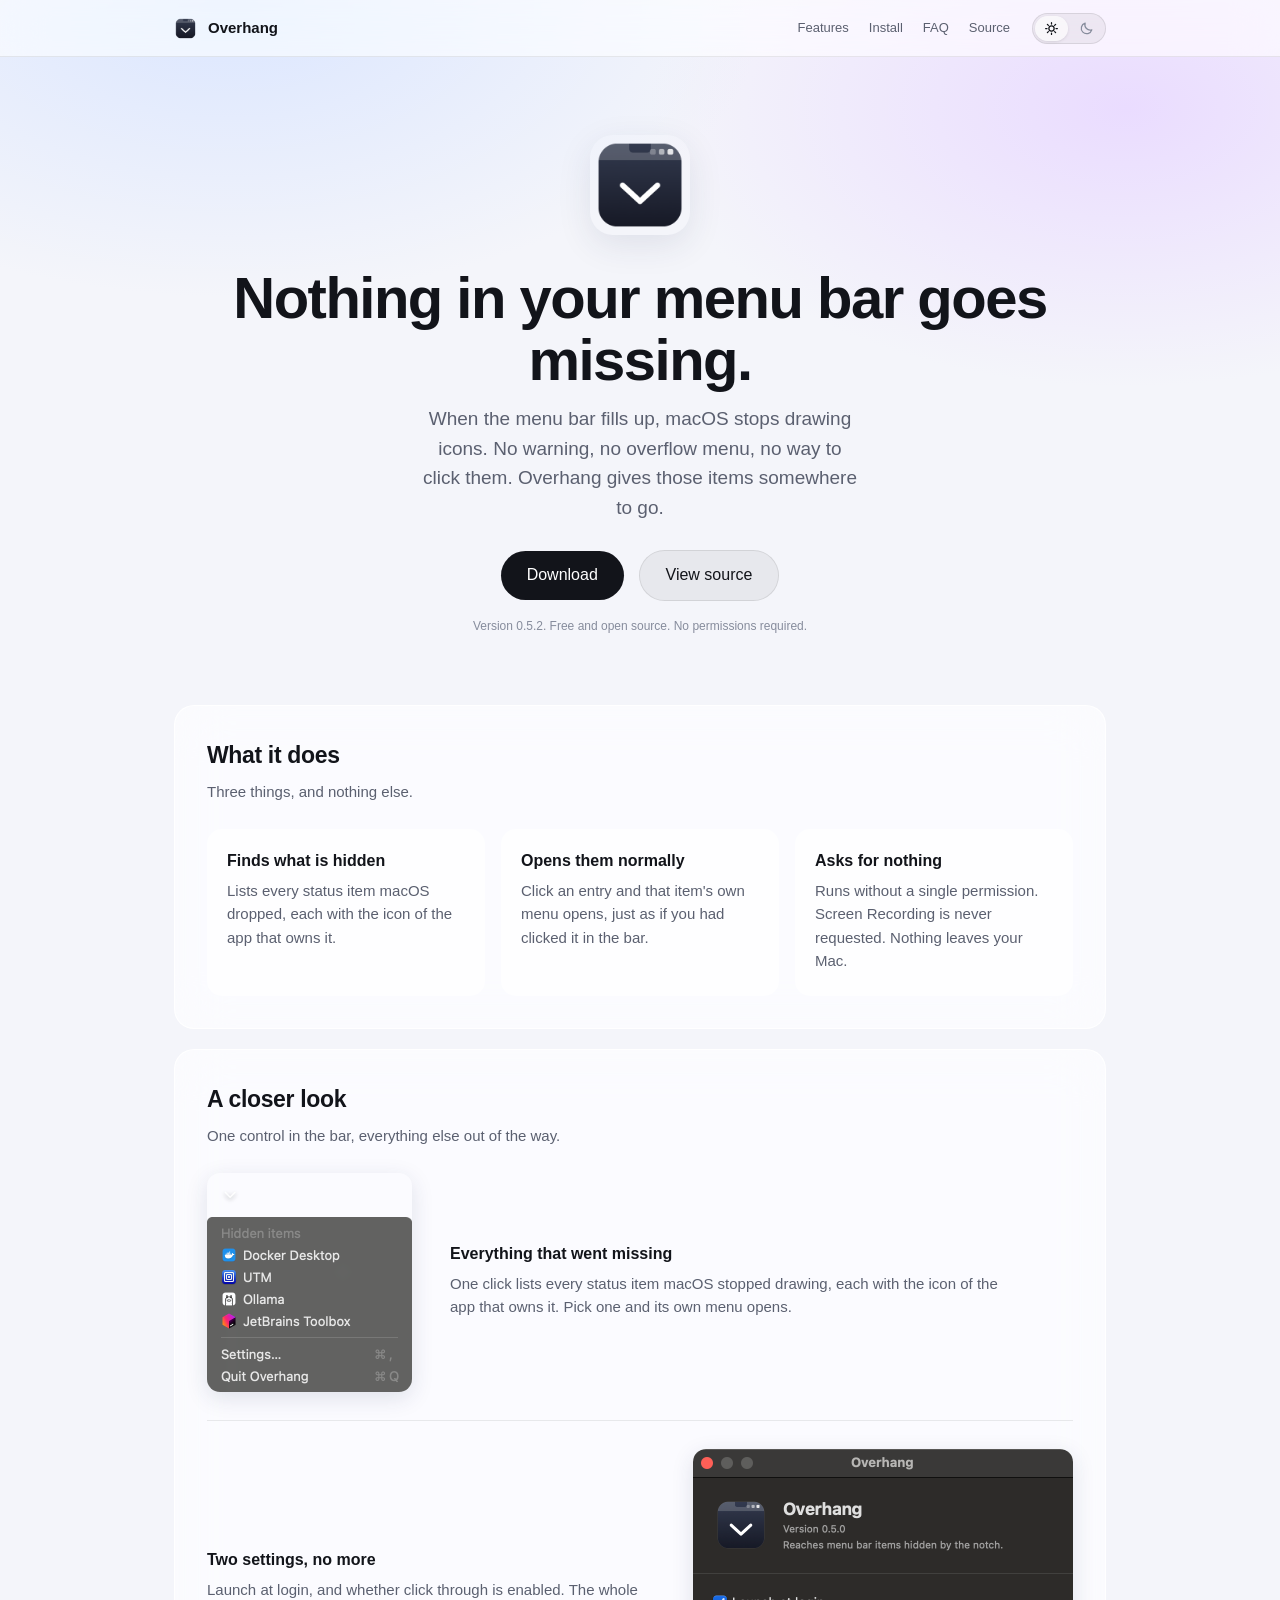
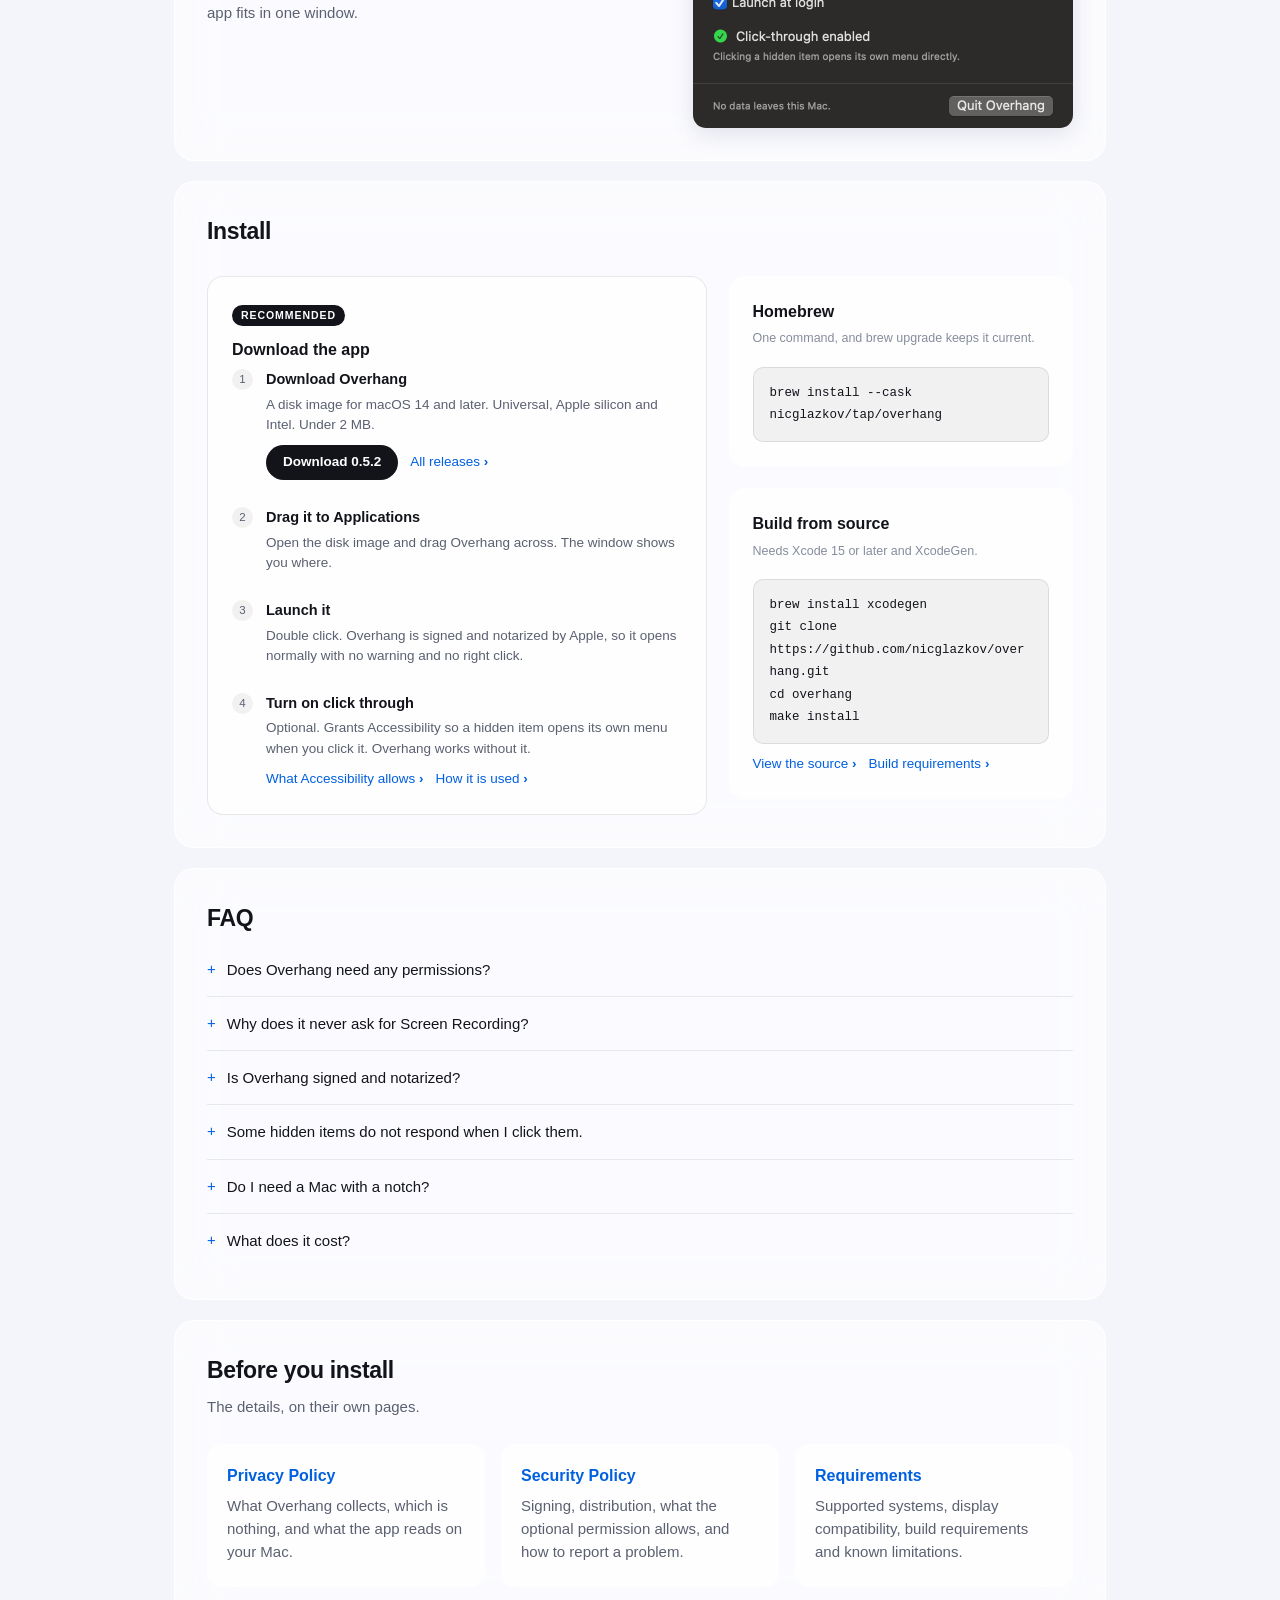
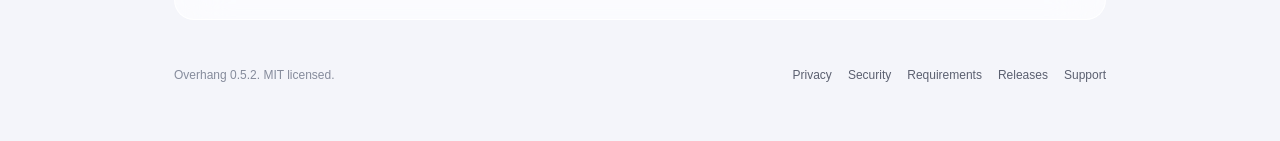
==== commit c37a2178: "0.5.2: chevron survives bar reflow squeezes; hero typo When the bar reflows, an item leaving, or a c" ====
--- a/site/index.html
+++ b/site/index.html
@@ -46,14 +46,14 @@
   <img class="icon" src="img/icon.png" alt="Overhang app icon">
   <h1>Nothing in your menu bar goes missing.</h1>
   <p class="lede">
-    When the menu bar fills up, macOS stops drawing icons. No warning, no overhang, no way to
+    When the menu bar fills up, macOS stops drawing icons. No warning, no overflow menu, no way to
     click them. Overhang gives those items somewhere to go.
   </p>
   <div class="cta">
     <a class="fill" href="https://github.com/nicglazkov/overhang/releases/latest">Download</a>
     <a class="ghost" href="https://github.com/nicglazkov/overhang">View source</a>
   </div>
-  <p class="fineprint">Version 0.5.1. Free and open source. No permissions required.</p>
+  <p class="fineprint">Version 0.5.2. Free and open source. No permissions required.</p>
 </header>
 
 <main class="shell">
@@ -116,7 +116,7 @@
             <span>A disk image for macOS 14 and later. Universal, Apple silicon and Intel.
             Under 2 MB.</span>
             <div class="instep-actions">
-              <a class="instep-btn" href="https://github.com/nicglazkov/overhang/releases/latest">Download 0.5.1</a>
+              <a class="instep-btn" href="https://github.com/nicglazkov/overhang/releases/latest">Download 0.5.2</a>
               <a class="instep-link" href="https://github.com/nicglazkov/overhang/releases">All releases</a>
             </div>
           </li>
@@ -225,7 +225,7 @@
 </main>
 
 <footer><div class="shell">
-  <span>Overhang 0.5.1. MIT licensed.</span>
+  <span>Overhang 0.5.2. MIT licensed.</span>
   <span class="grow"></span>
   <a href="privacy.html">Privacy</a>
   <a href="security.html">Security</a>
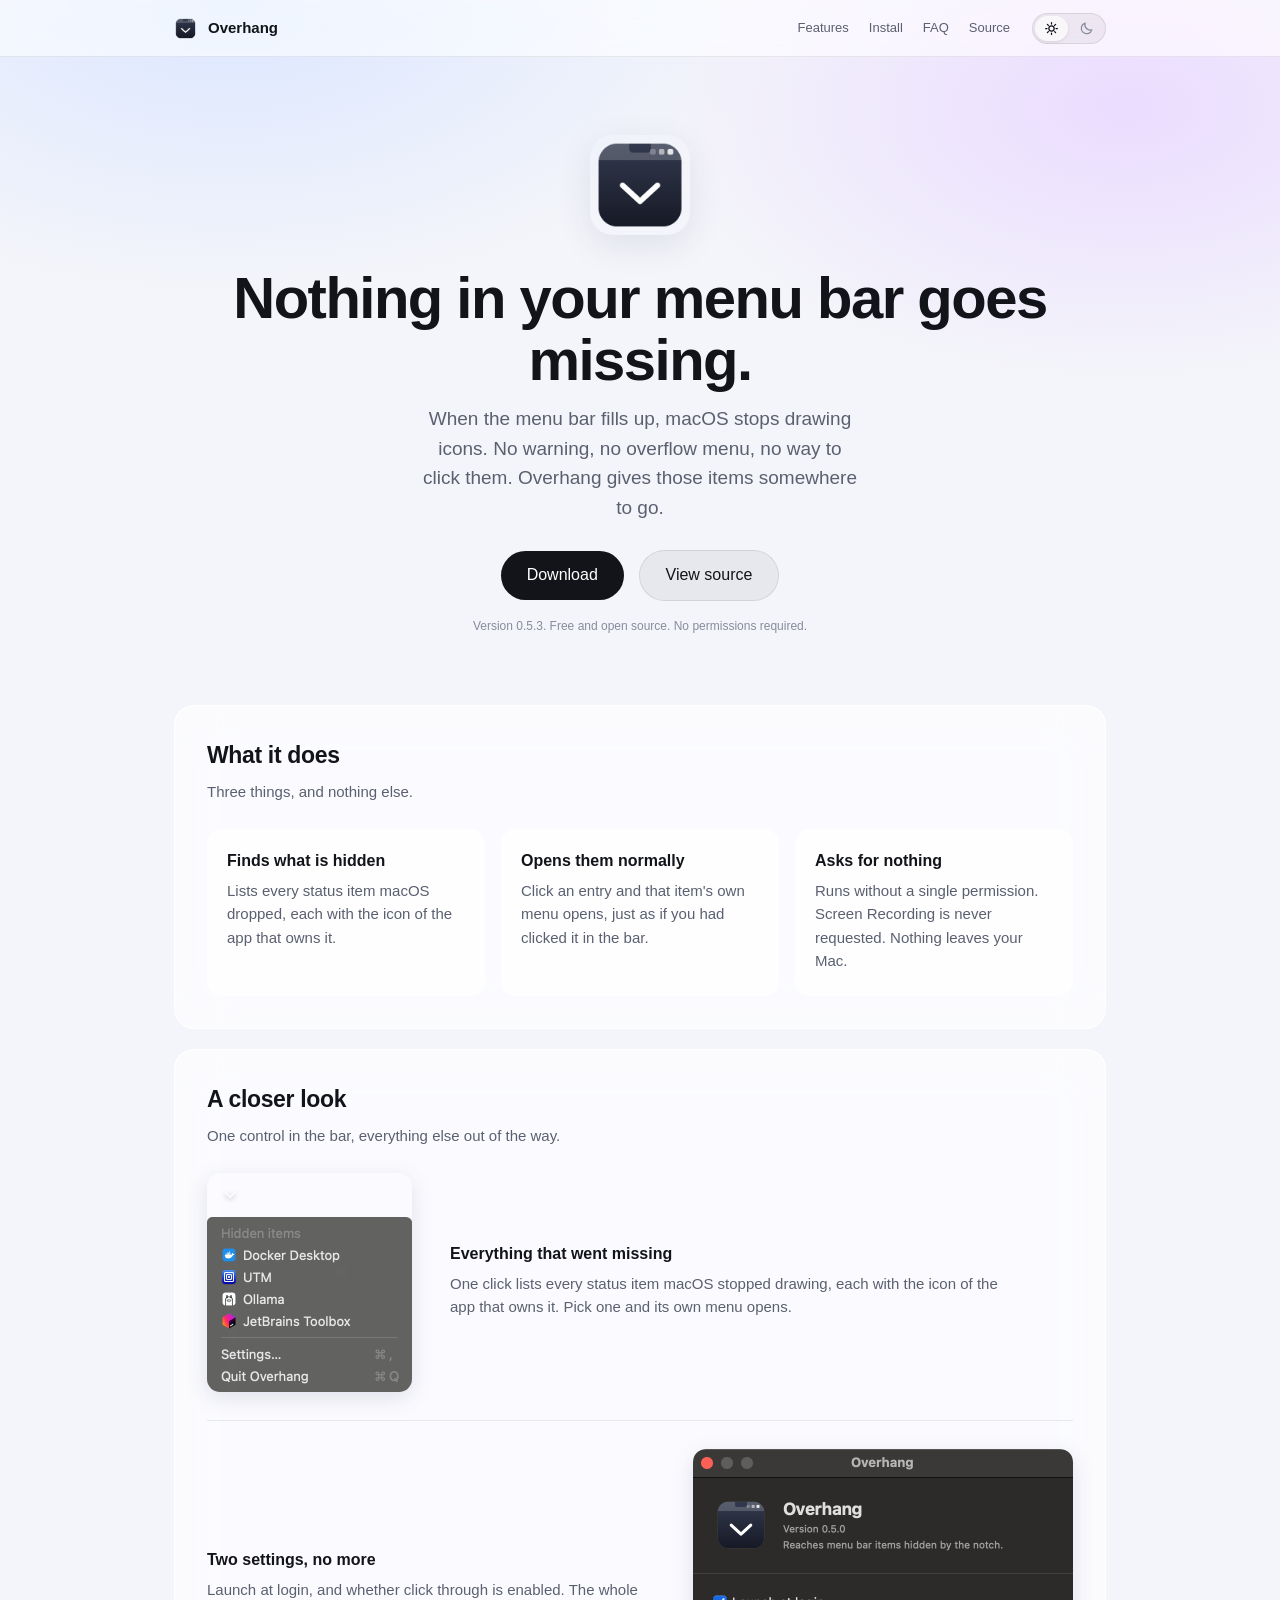
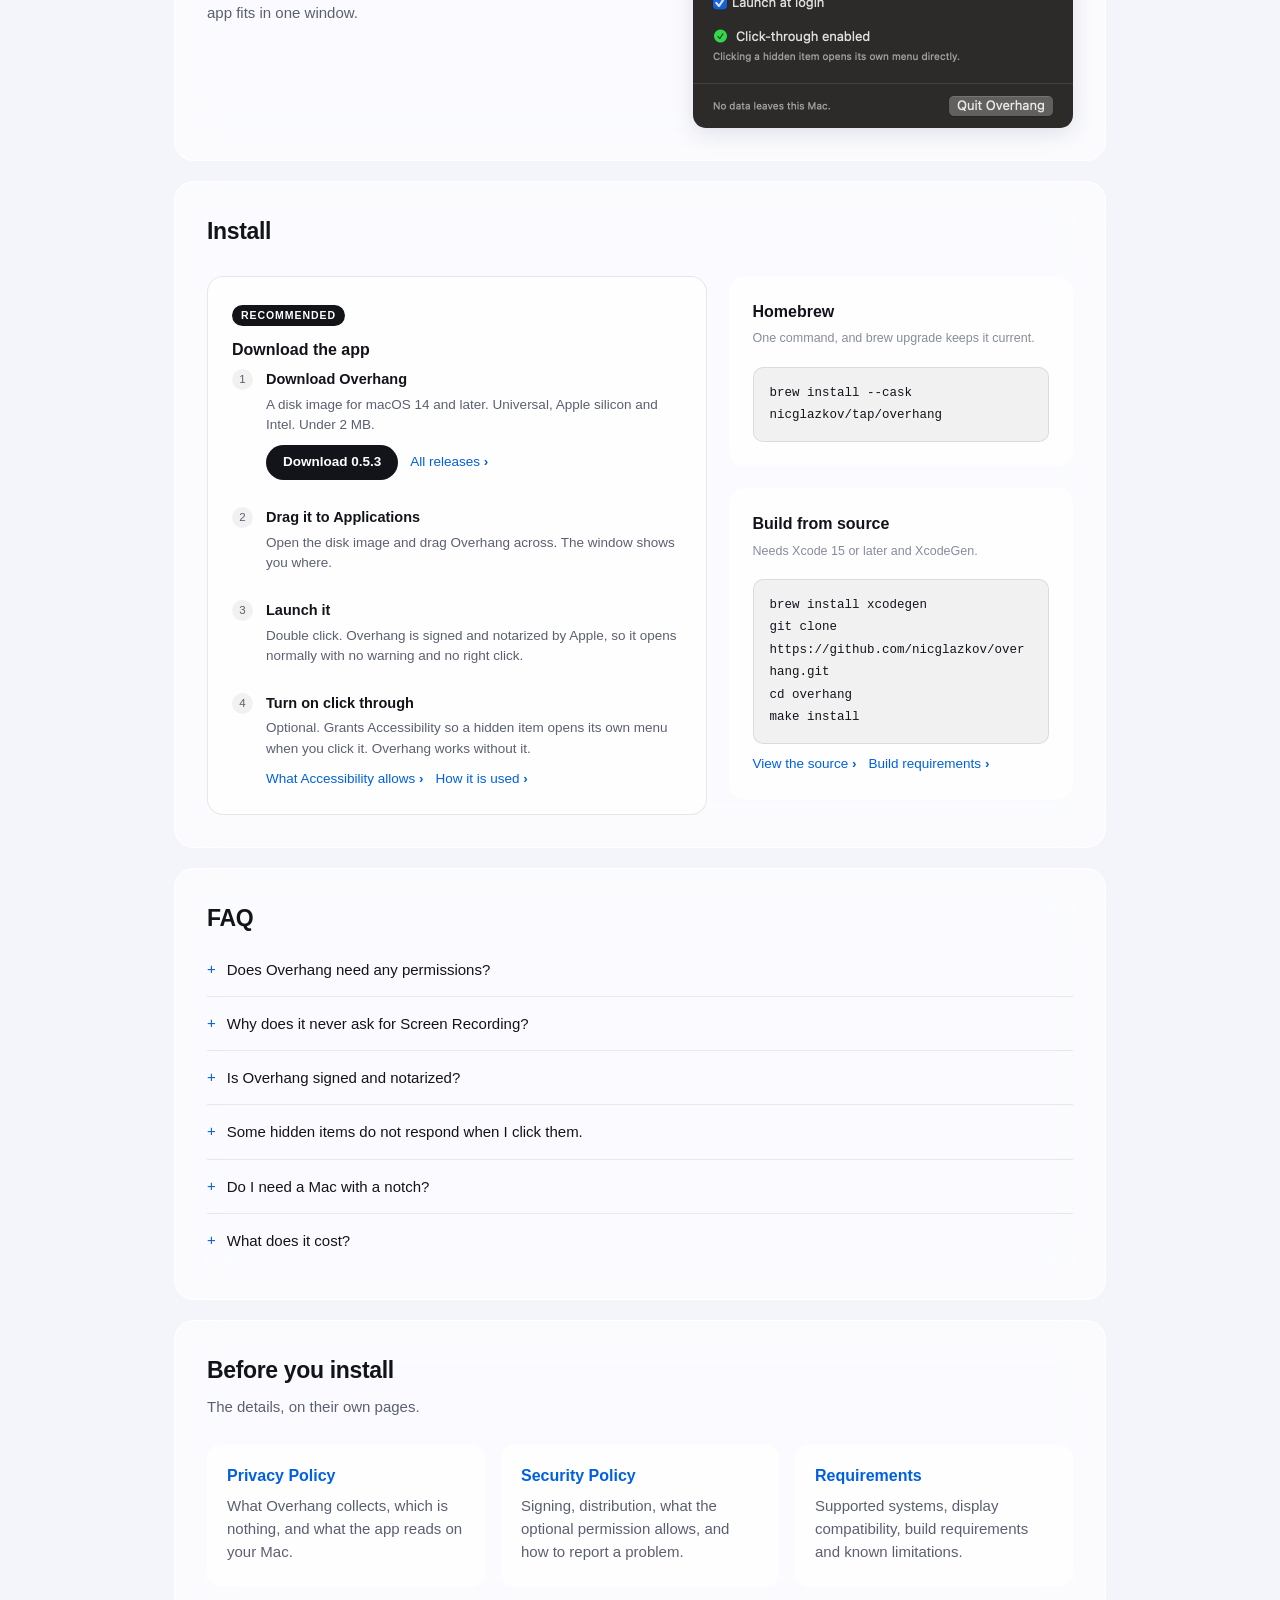
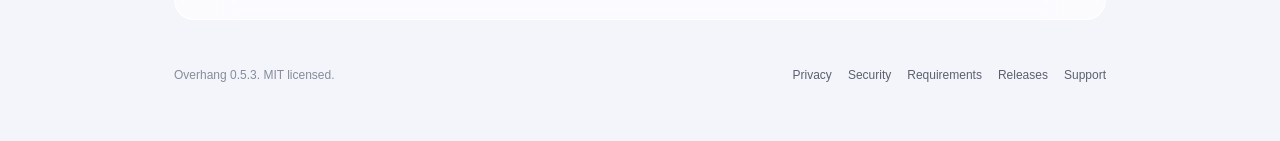
==== commit b5b1f08f: "0.5.3: remove the reveal fallback, the source of every reflow symptom Field debugging with an instru" ====
--- a/site/index.html
+++ b/site/index.html
@@ -53,7 +53,7 @@
     <a class="fill" href="https://github.com/nicglazkov/overhang/releases/latest">Download</a>
     <a class="ghost" href="https://github.com/nicglazkov/overhang">View source</a>
   </div>
-  <p class="fineprint">Version 0.5.2. Free and open source. No permissions required.</p>
+  <p class="fineprint">Version 0.5.3. Free and open source. No permissions required.</p>
 </header>
 
 <main class="shell">
@@ -116,7 +116,7 @@
             <span>A disk image for macOS 14 and later. Universal, Apple silicon and Intel.
             Under 2 MB.</span>
             <div class="instep-actions">
-              <a class="instep-btn" href="https://github.com/nicglazkov/overhang/releases/latest">Download 0.5.2</a>
+              <a class="instep-btn" href="https://github.com/nicglazkov/overhang/releases/latest">Download 0.5.3</a>
               <a class="instep-link" href="https://github.com/nicglazkov/overhang/releases">All releases</a>
             </div>
           </li>
@@ -168,8 +168,7 @@
       <summary>Does Overhang need any permissions?</summary>
       <p>No. Finding and listing items works with nothing granted. Accessibility is
       optional and does one thing: it lets a hidden item open its own menu when you click it.
-      Decline it and Overhang tucks its own icon away for eight seconds to make what room it
-      can, so the item nearest the edge can return for you to click.</p>
+      Decline it and clicking an entry brings that item's app to the front instead.</p>
     </details>
     <details>
       <summary>Why does it never ask for Screen Recording?</summary>
@@ -187,7 +186,7 @@
       <summary>Some hidden items do not respond when I click them.</summary>
       <p>Items built on a standard menu open directly. A few apps handle the mouse event
       themselves and ignore anything else, so Overhang cannot press them. Those fall back to
-      revealing the item in the bar so you can click it by hand. This depends on how the app was
+      bringing the app itself to the front. This depends on how the app was
       built, not on where its icon sits.</p>
     </details>
     <details>
@@ -225,7 +224,7 @@
 </main>
 
 <footer><div class="shell">
-  <span>Overhang 0.5.2. MIT licensed.</span>
+  <span>Overhang 0.5.3. MIT licensed.</span>
   <span class="grow"></span>
   <a href="privacy.html">Privacy</a>
   <a href="security.html">Security</a>
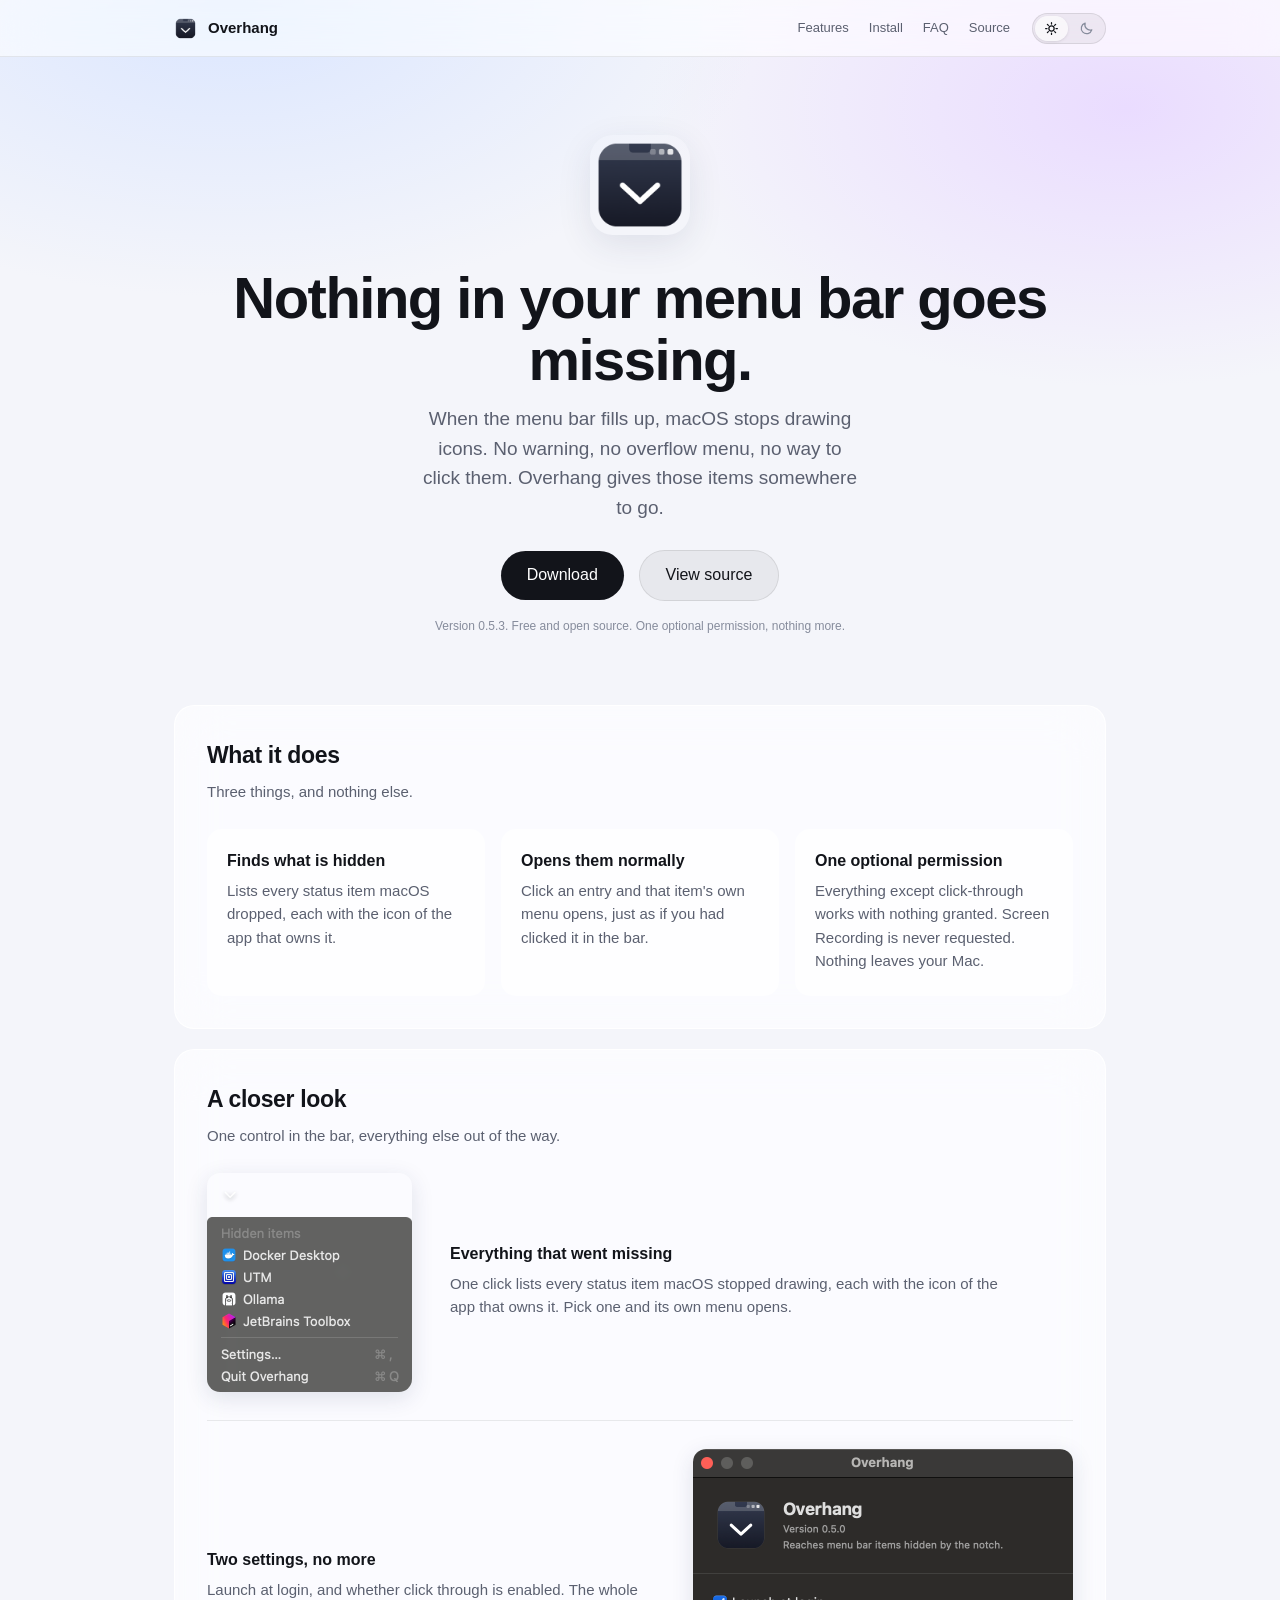
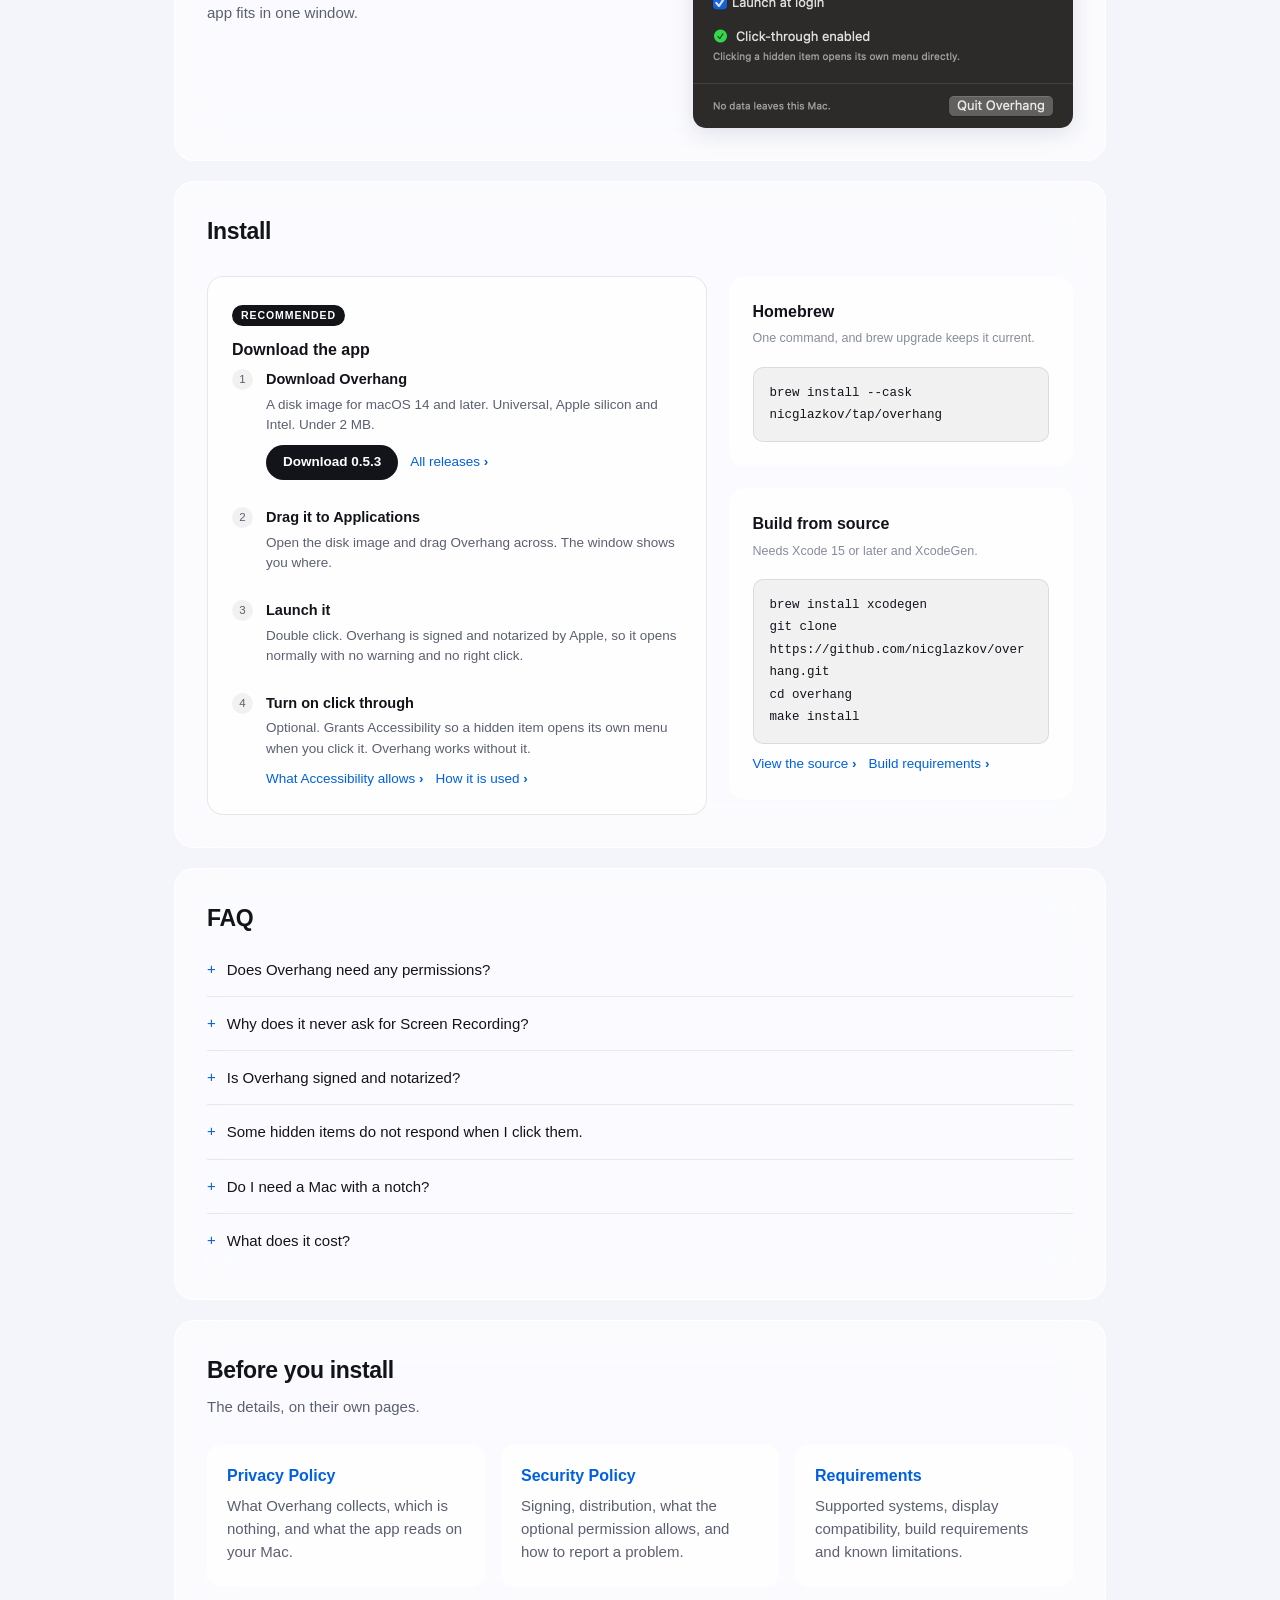
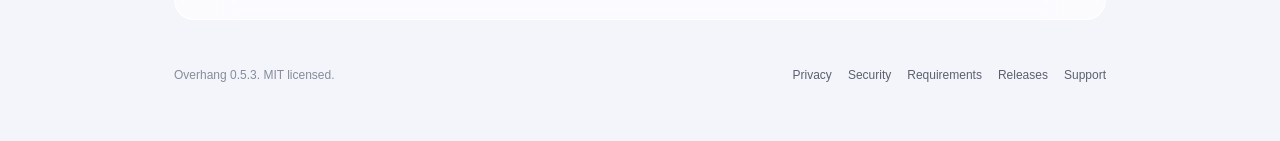
==== commit 540f5181: "Copy: retire the "no permissions required" claim The app has an explicit enable click-through flow t" ====
--- a/site/index.html
+++ b/site/index.html
@@ -4,7 +4,7 @@
 <meta charset="utf-8">
 <meta name="viewport" content="width=device-width, initial-scale=1">
 <title>Overhang, a small utility for the macOS menu bar</title>
-<meta name="description" content="Nothing in your menu bar goes missing. Overhang recovers the status items macOS stops drawing when the bar fills up. Free, open source, no permissions required.">
+<meta name="description" content="Nothing in your menu bar goes missing. Overhang recovers the status items macOS stops drawing when the bar fills up. Free, open source, one optional permission.">
 <meta name="theme-color" content="#f4f5fa" media="(prefers-color-scheme: light)">
 <meta name="theme-color" content="#08080c" media="(prefers-color-scheme: dark)">
 <meta property="og:title" content="Overhang">
@@ -53,7 +53,7 @@
     <a class="fill" href="https://github.com/nicglazkov/overhang/releases/latest">Download</a>
     <a class="ghost" href="https://github.com/nicglazkov/overhang">View source</a>
   </div>
-  <p class="fineprint">Version 0.5.3. Free and open source. No permissions required.</p>
+  <p class="fineprint">Version 0.5.3. Free and open source. One optional permission, nothing more.</p>
 </header>
 
 <main class="shell">
@@ -71,8 +71,9 @@
         <p>Click an entry and that item's own menu opens, just as if you had clicked it in the bar.</p>
       </div>
       <div class="chip">
-        <h3>Asks for nothing</h3>
-        <p>Runs without a single permission. Screen Recording is never requested. Nothing leaves your Mac.</p>
+        <h3>One optional permission</h3>
+        <p>Everything except click-through works with nothing granted. Screen Recording is never
+        requested. Nothing leaves your Mac.</p>
       </div>
     </div>
   </section>
@@ -166,9 +167,10 @@
     <h2>FAQ</h2>
     <details>
       <summary>Does Overhang need any permissions?</summary>
-      <p>No. Finding and listing items works with nothing granted. Accessibility is
-      optional and does one thing: it lets a hidden item open its own menu when you click it.
-      Decline it and clicking an entry brings that item's app to the front instead.</p>
+      <p>One, and only if you want click-through. Finding and listing items works with nothing
+      granted. Enabling click-through asks for Accessibility, which lets a hidden item open its
+      own menu when you click it. Decline it and clicking an entry brings that item's app to
+      the front instead.</p>
     </details>
     <details>
       <summary>Why does it never ask for Screen Recording?</summary>
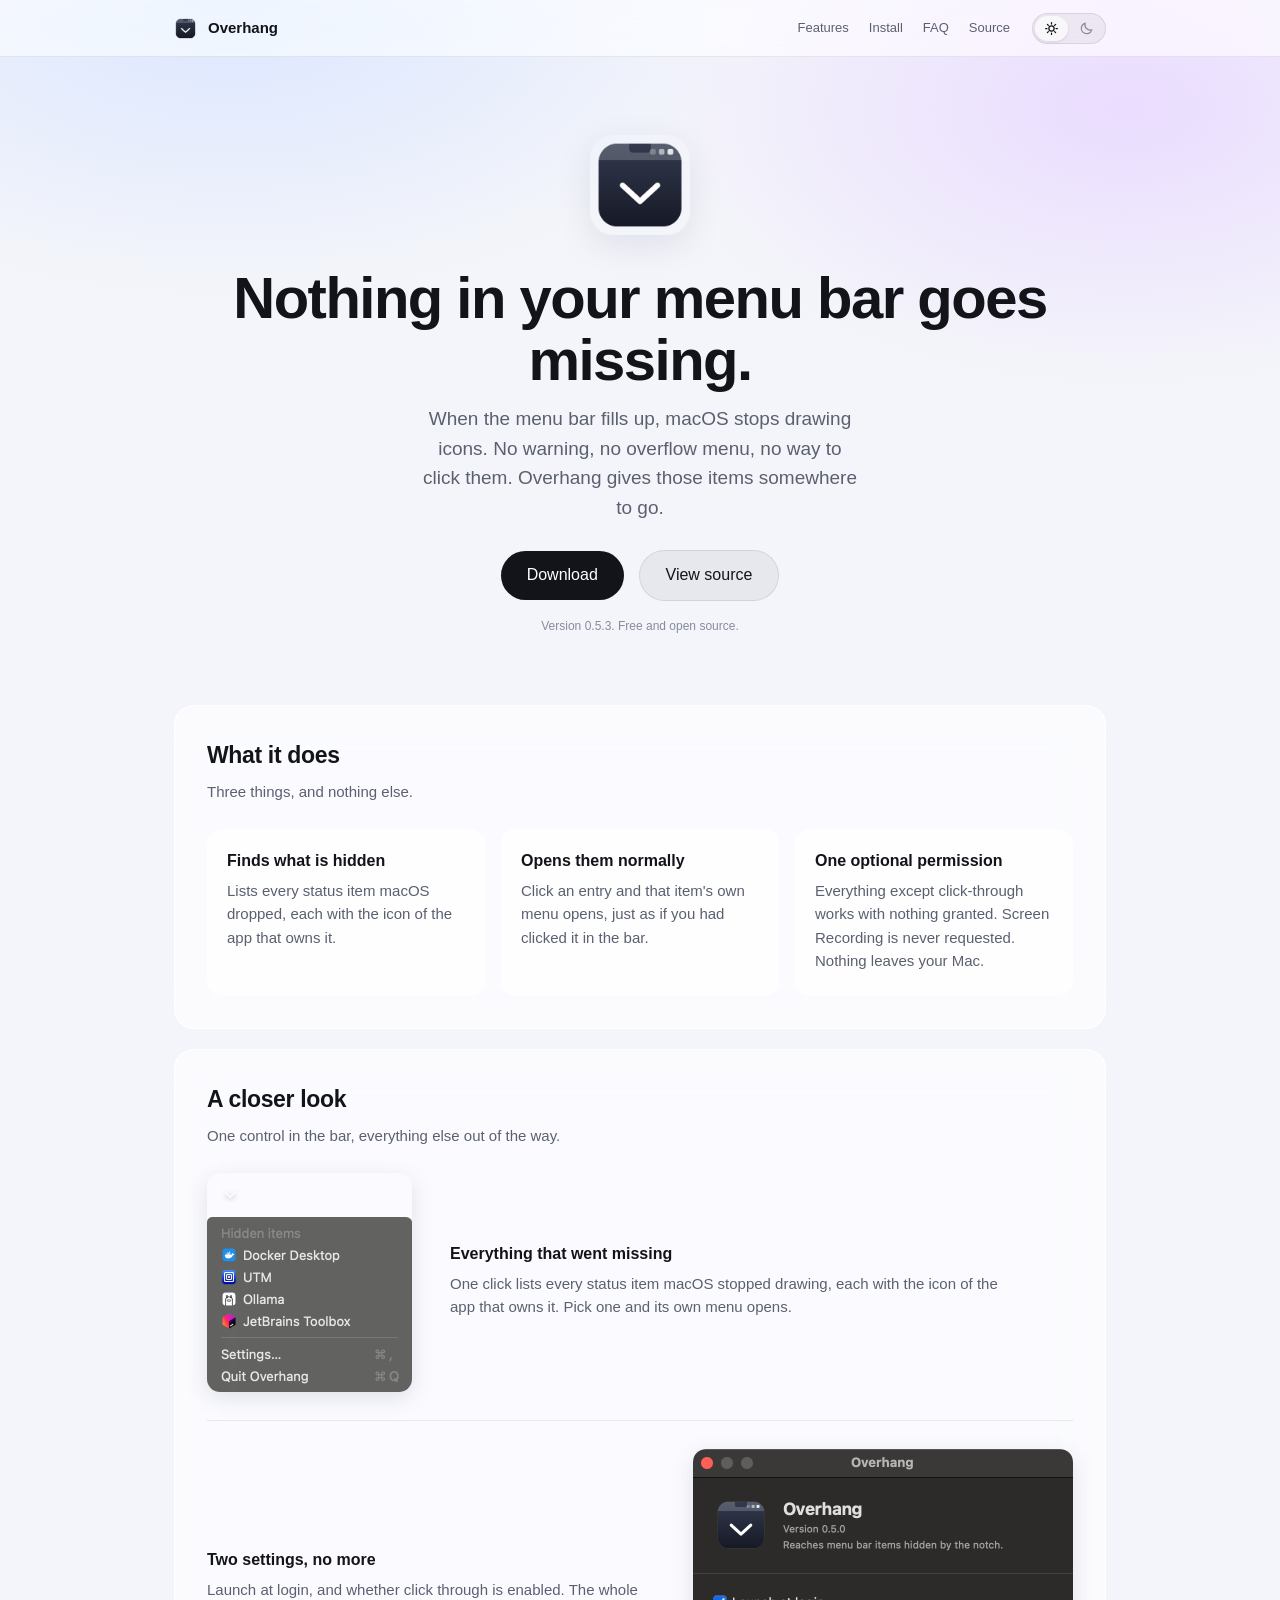
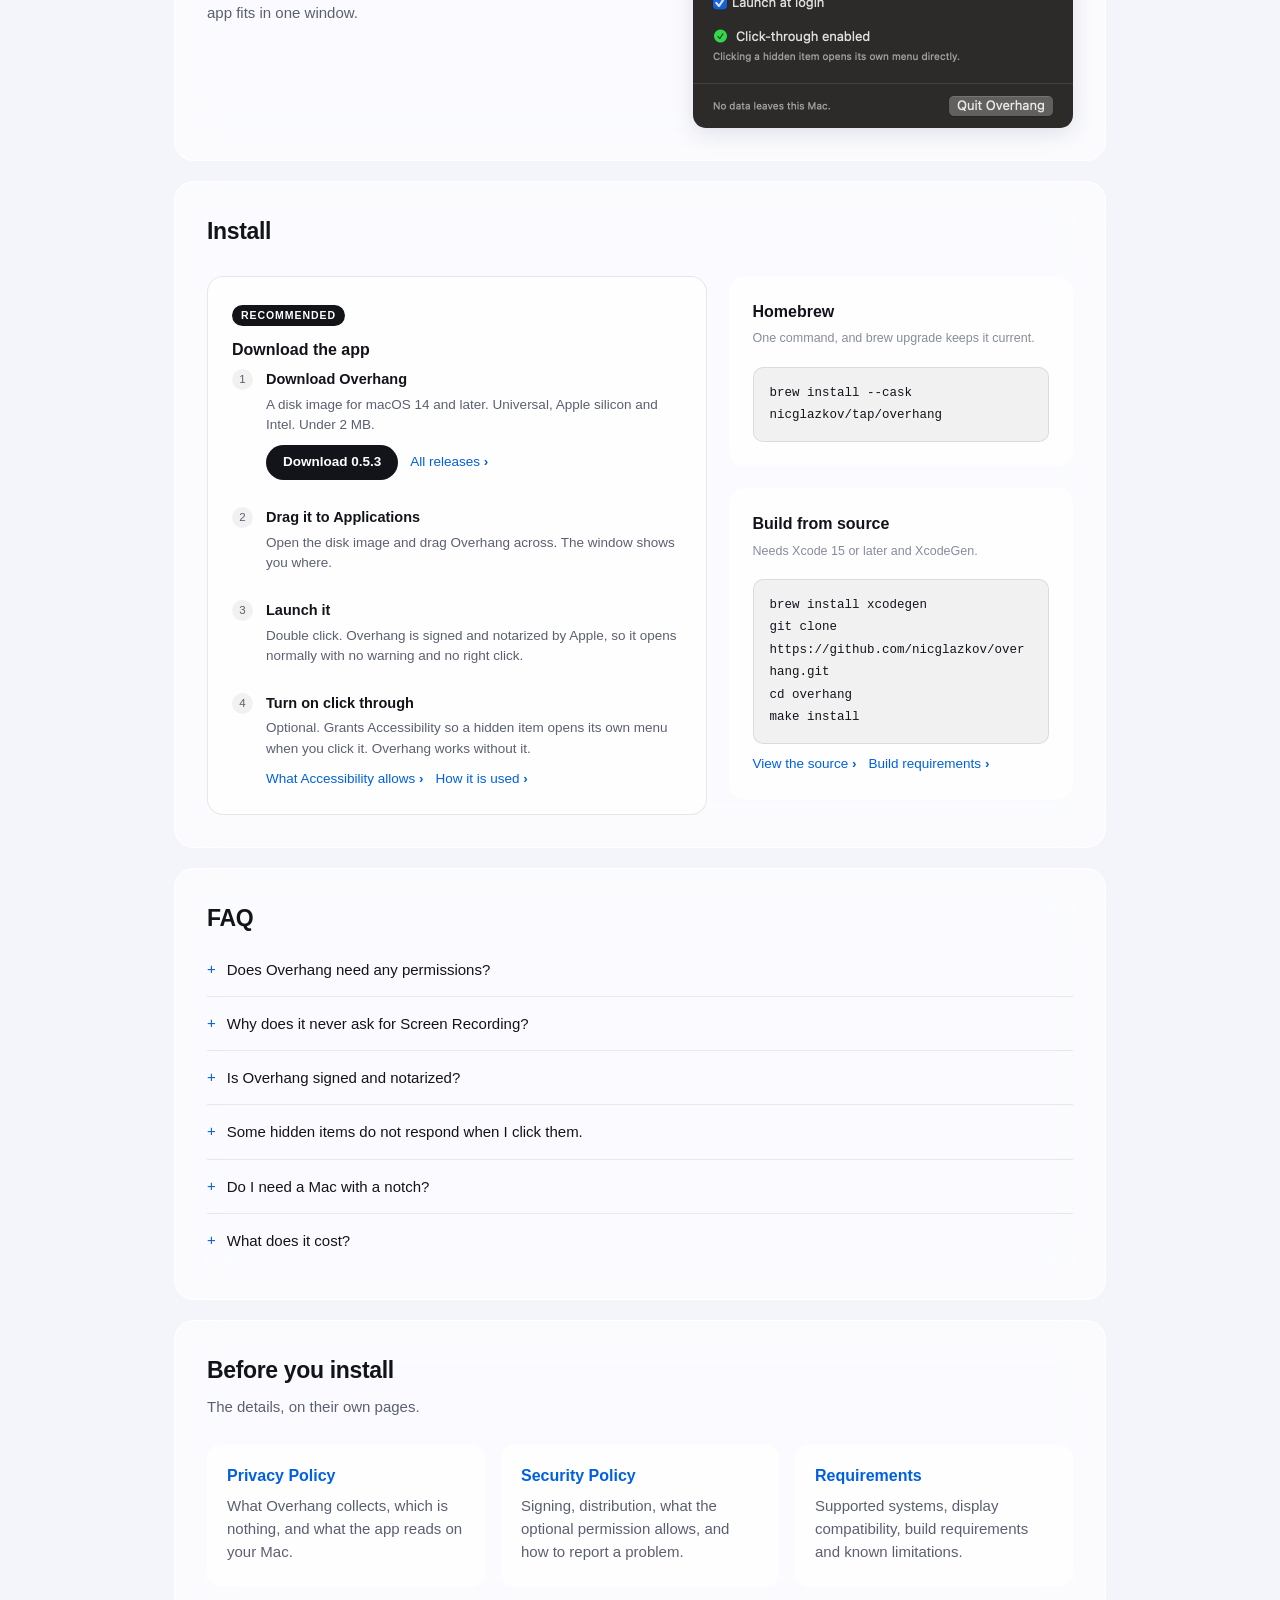
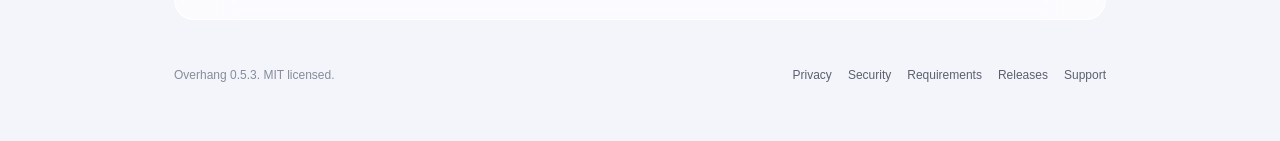
==== commit a8c9bd77: "Hero fineprint: version and licence only" ====
--- a/site/index.html
+++ b/site/index.html
@@ -53,7 +53,7 @@
     <a class="fill" href="https://github.com/nicglazkov/overhang/releases/latest">Download</a>
     <a class="ghost" href="https://github.com/nicglazkov/overhang">View source</a>
   </div>
-  <p class="fineprint">Version 0.5.3. Free and open source. One optional permission, nothing more.</p>
+  <p class="fineprint">Version 0.5.3. Free and open source.</p>
 </header>
 
 <main class="shell">
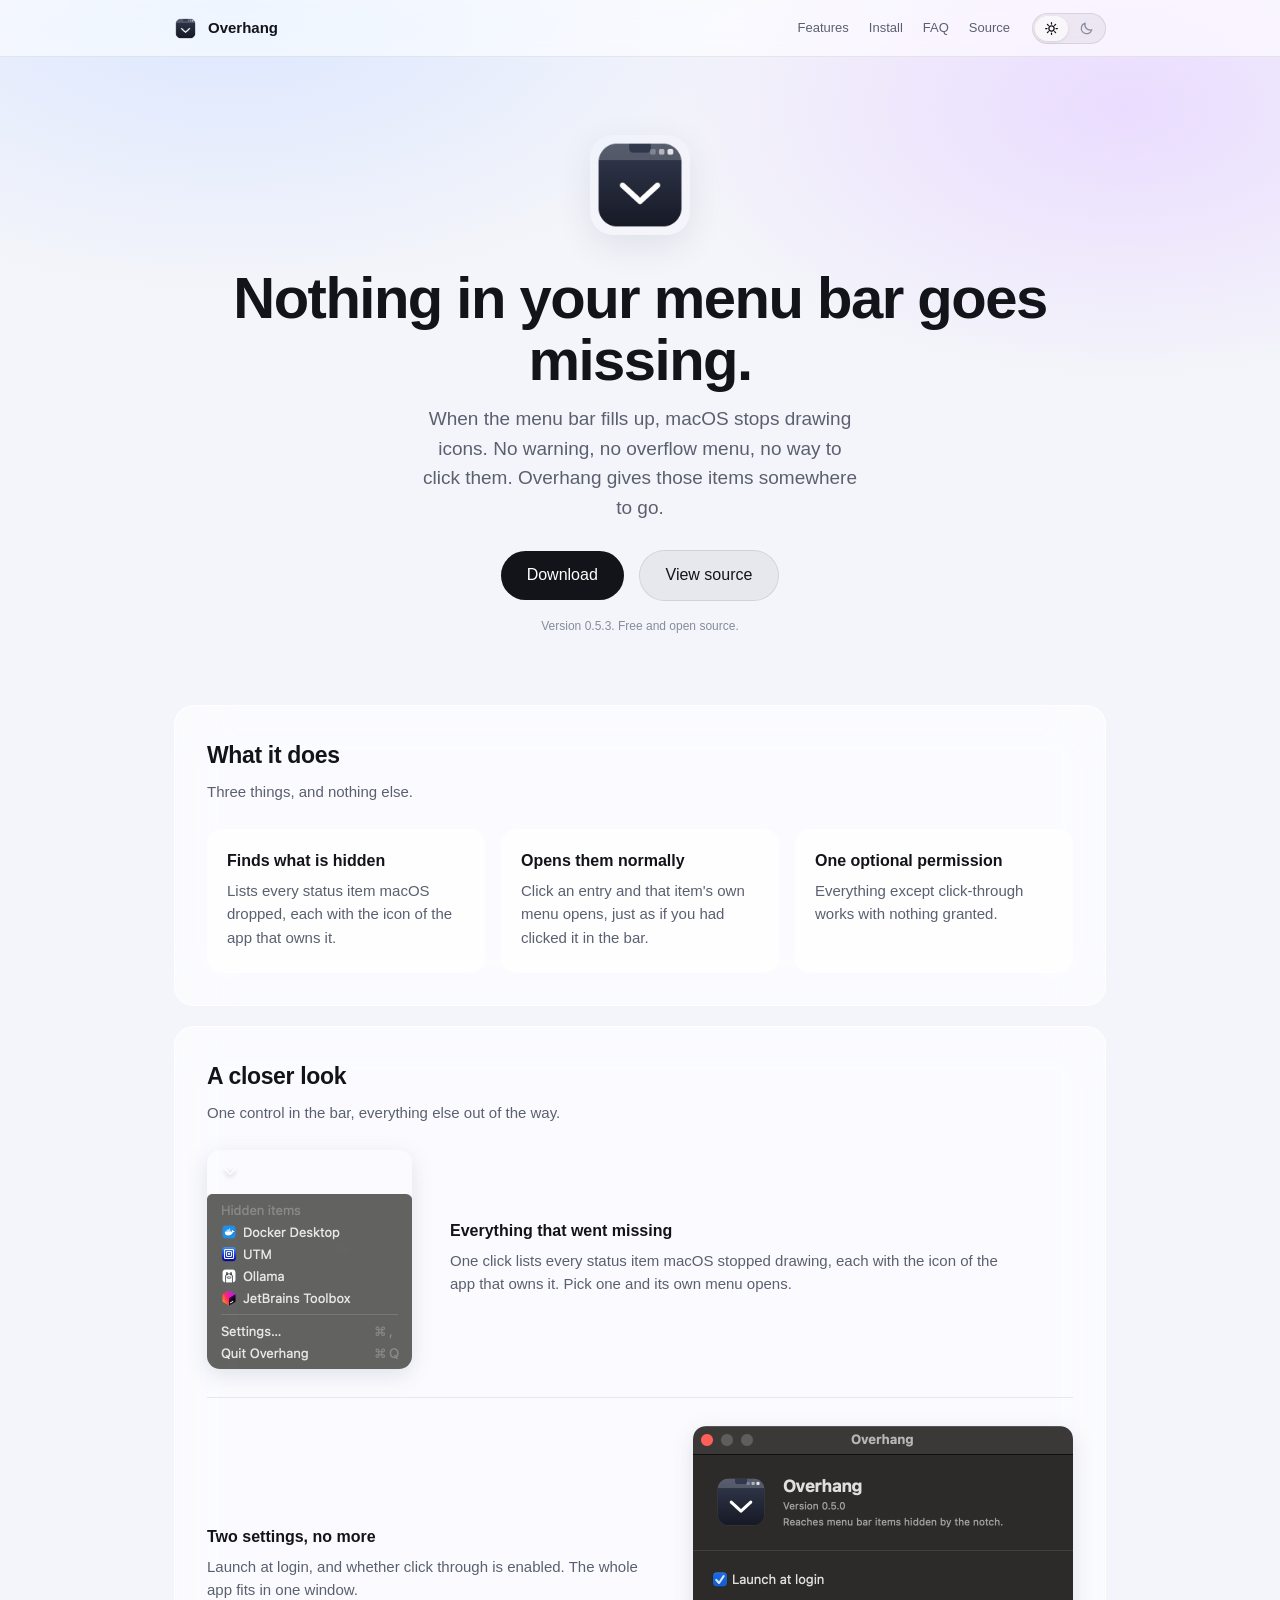
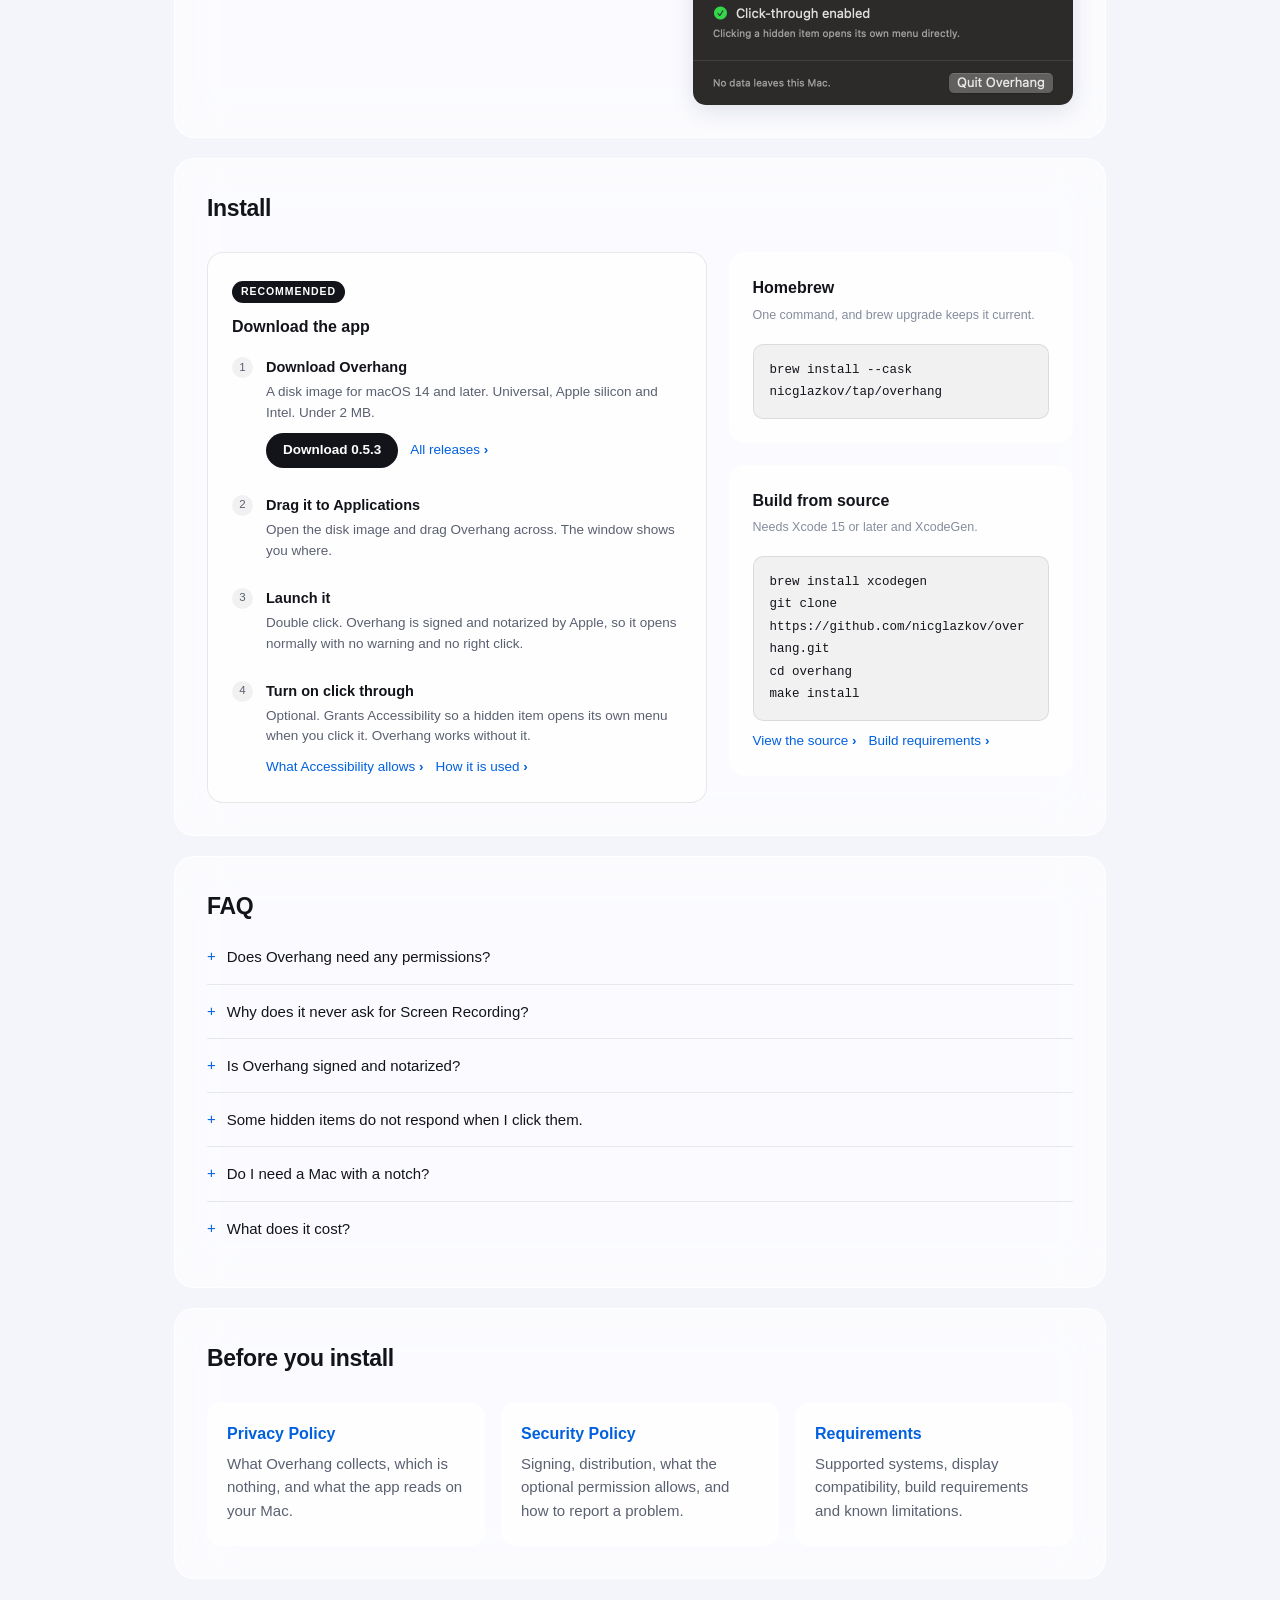
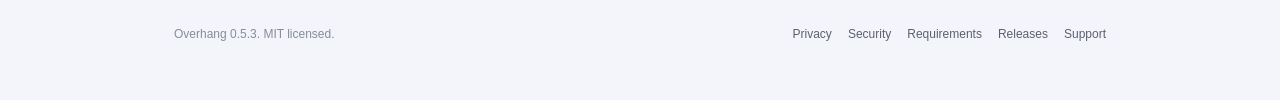
==== commit a64bb660: "Copy trims: tile, privacy phrasing, section note; space under the install heading" ====
--- a/site/index.html
+++ b/site/index.html
@@ -72,8 +72,7 @@
       </div>
       <div class="chip">
         <h3>One optional permission</h3>
-        <p>Everything except click-through works with nothing granted. Screen Recording is never
-        requested. Nothing leaves your Mac.</p>
+        <p>Everything except click-through works with nothing granted.</p>
       </div>
     </div>
   </section>
@@ -206,7 +205,6 @@
 
   <section class="panel">
     <h2>Before you install</h2>
-    <p class="note">The details, on their own pages.</p>
     <div class="trio">
       <div class="chip">
         <h3><a href="privacy.html">Privacy Policy</a></h3>
--- a/site/style.css
+++ b/site/style.css
@@ -281,6 +281,7 @@
 .d1 .track,.d2 .track,.d3 .track,.d4 .track,.d5 .track{background:var(--glass-inner);
   border-radius:16px;padding:24px}
 .d1 h3,.d2 h3,.d3 h3,.d4 h3,.d5 h3{font-size:15px;margin:0 0 4px;font-weight:600}
+.d2 .track.lead h3{margin-bottom:16px}
 .d1 .hint,.d2 .hint,.d3 .hint,.d4 .hint,.d5 .hint{font-size:12.5px;color:var(--faint);margin:0 0 18px}
 .d1 ol,.d2 ol,.d3 ol,.d4 ol,.d5 ol{list-style:none;counter-reset:s;padding:0;margin:0}
 .d1 ol li,.d2 ol li,.d3 ol li,.d4 ol li,.d5 ol li{counter-increment:s;position:relative;
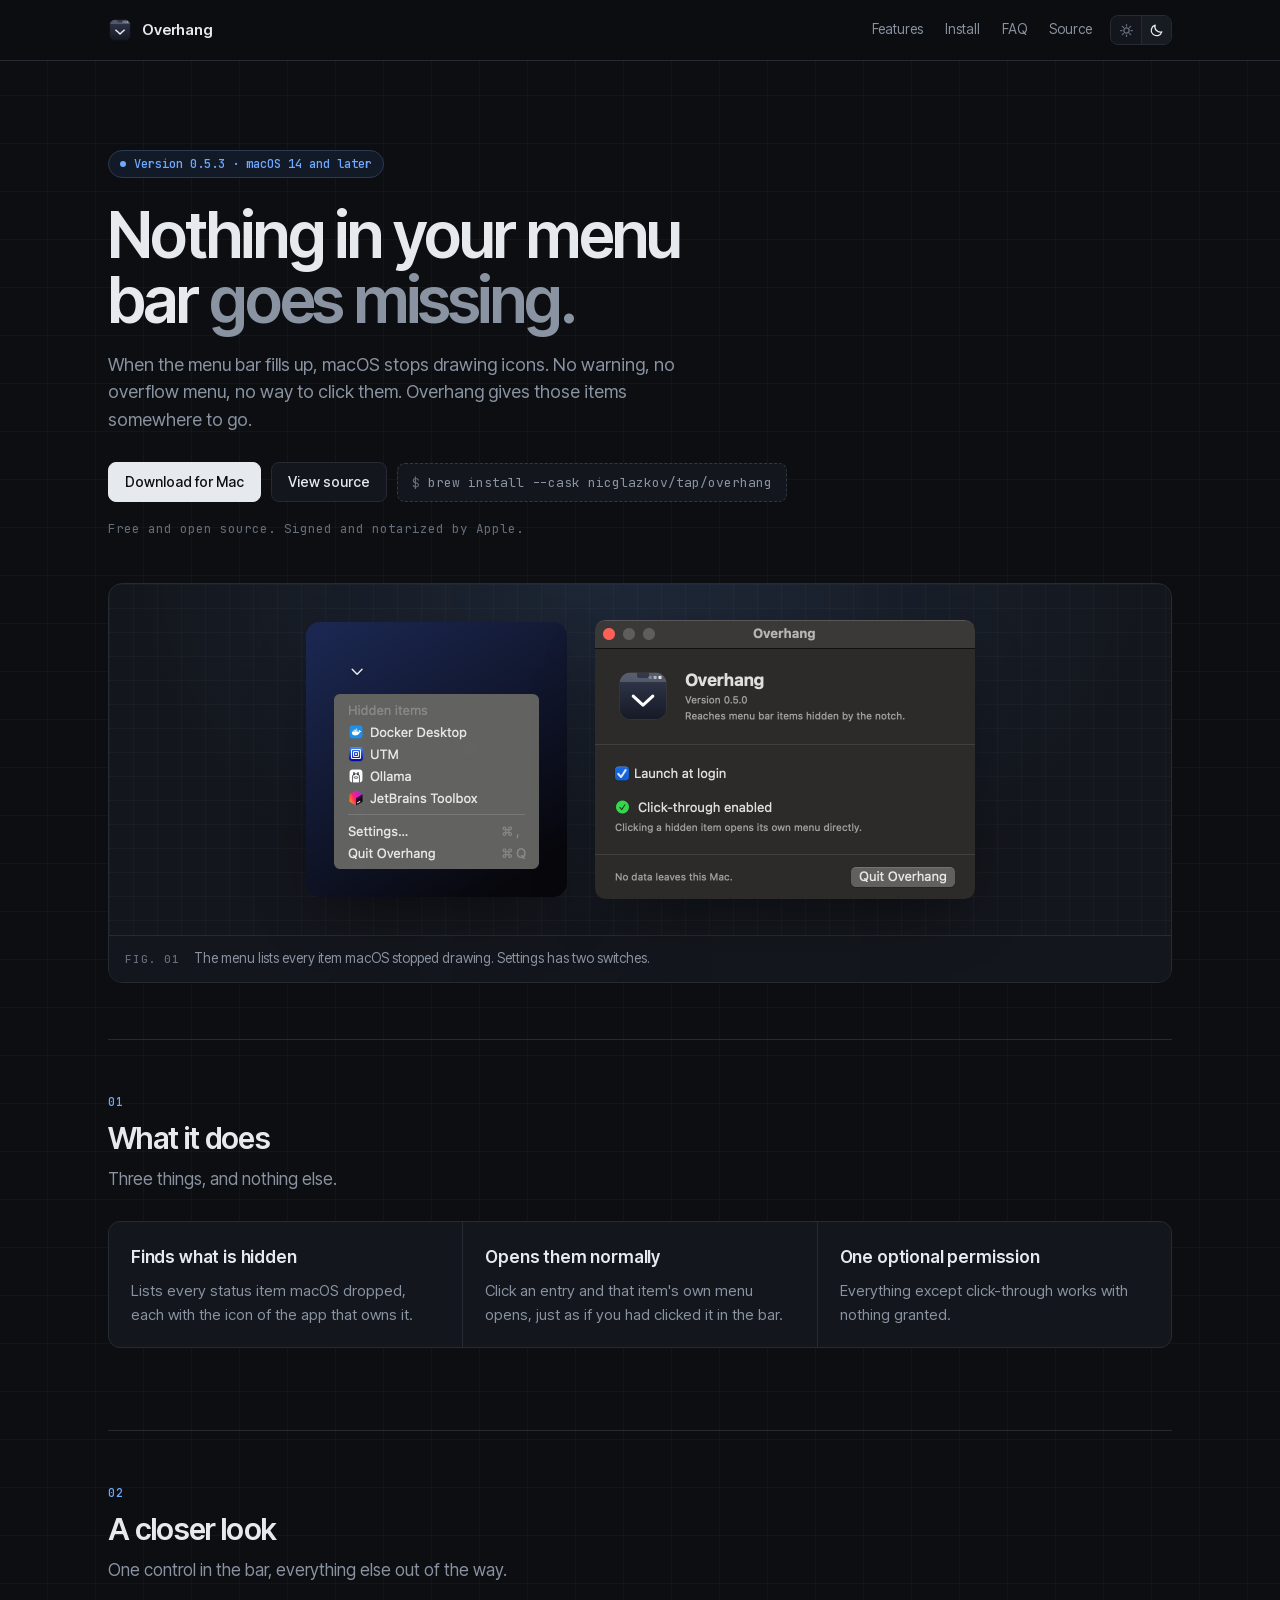
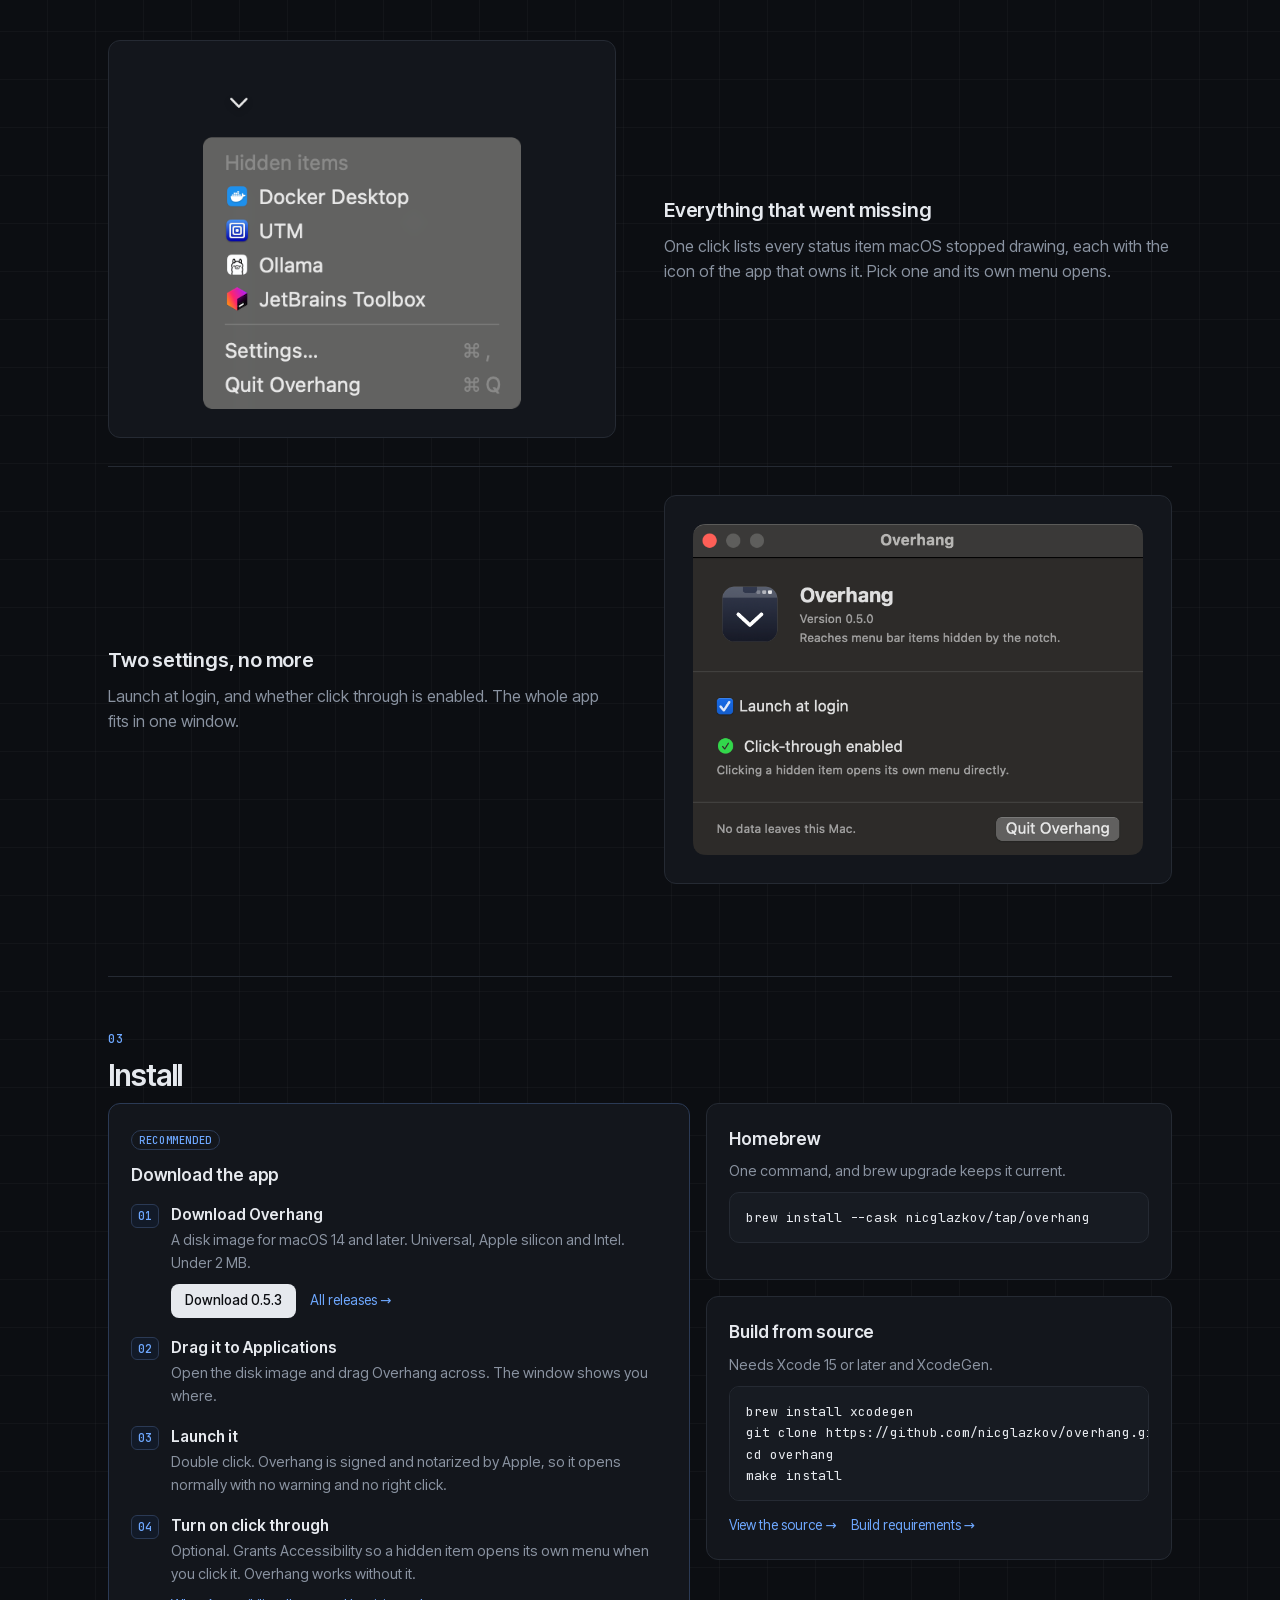
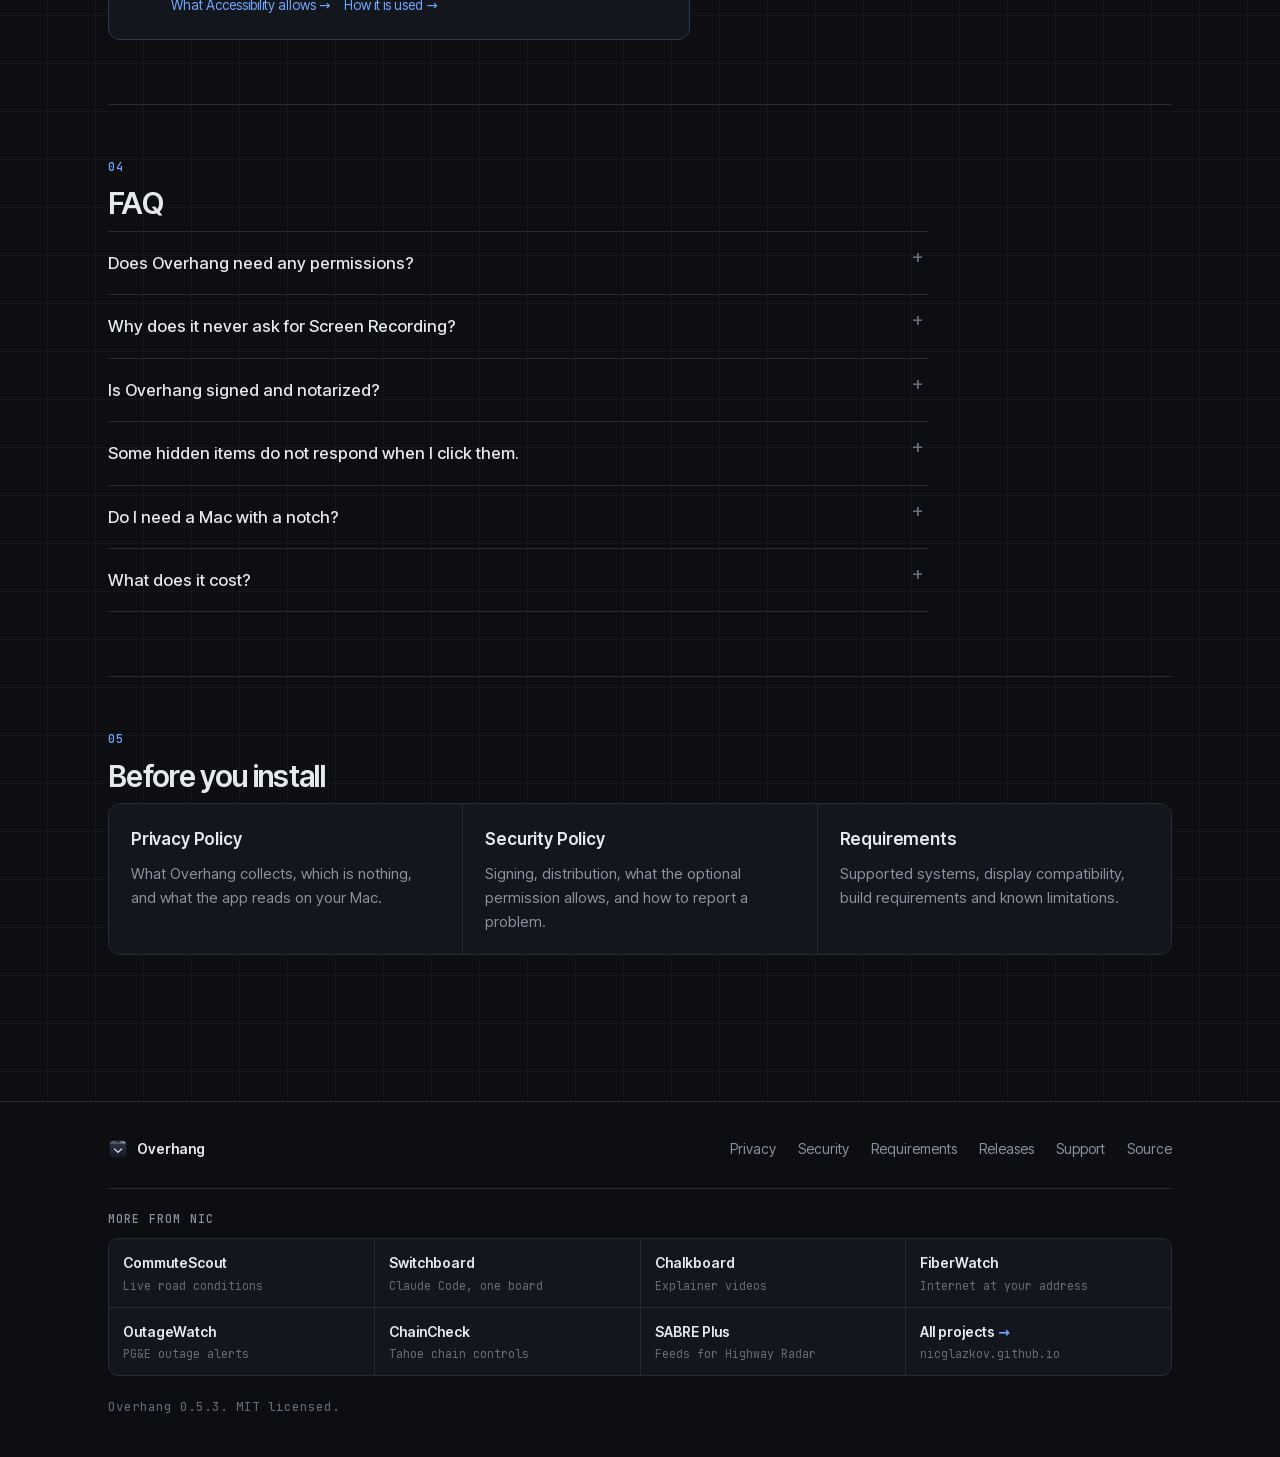
==== commit 09b74b10: "Site: Console look shared with the other project sites Graphite with a faint 48px grid, one blue acc" ====
--- a/site/index.html
+++ b/site/index.html
@@ -5,8 +5,7 @@
 <meta name="viewport" content="width=device-width, initial-scale=1">
 <title>Overhang, a small utility for the macOS menu bar</title>
 <meta name="description" content="Nothing in your menu bar goes missing. Overhang recovers the status items macOS stops drawing when the bar fills up. Free, open source, one optional permission.">
-<meta name="theme-color" content="#f4f5fa" media="(prefers-color-scheme: light)">
-<meta name="theme-color" content="#08080c" media="(prefers-color-scheme: dark)">
+<meta name="theme-color" content="#0c0e12">
 <meta property="og:title" content="Overhang">
 <meta property="og:description" content="Nothing in your menu bar goes missing.">
 <meta property="og:type" content="website">
@@ -14,10 +13,10 @@
 <link rel="icon" href="img/icon.png">
 <script>
   // Applied before first paint so the page never flashes the wrong theme.
-  (function(){try{var s=localStorage.getItem("overhang-theme");
+  (function(){try{var q = location.search.match(/theme=(light|dark)/), s = q ? q[1] : localStorage.getItem("overhang-theme");
   if(s==="light"||s==="dark")document.documentElement.setAttribute("data-theme",s);}catch(e){}})();
 </script>
-<link rel="stylesheet" href="style.css">
+<link rel="stylesheet" href="console.css">
 </head>
 <body>
 
@@ -42,19 +41,30 @@
   </div>
 </div></div>
 
-<header class="hero shell">
-  <img class="icon" src="img/icon.png" alt="Overhang app icon">
-  <h1>Nothing in your menu bar goes missing.</h1>
+<div class="shell">
+<header class="hero">
+  <span class="tag"><i></i>Version 0.5.3 · macOS 14 and later</span>
+  <h1>Nothing in your menu bar <em>goes missing.</em></h1>
   <p class="lede">
     When the menu bar fills up, macOS stops drawing icons. No warning, no overflow menu, no way to
     click them. Overhang gives those items somewhere to go.
   </p>
   <div class="cta">
-    <a class="fill" href="https://github.com/nicglazkov/overhang/releases/latest">Download</a>
-    <a class="ghost" href="https://github.com/nicglazkov/overhang">View source</a>
-  </div>
-  <p class="fineprint">Version 0.5.3. Free and open source.</p>
+    <a class="fill" href="https://github.com/nicglazkov/overhang/releases/latest">Download for Mac</a>
+    <a href="https://github.com/nicglazkov/overhang">View source</a>
+    <code class="cmd">brew install --cask nicglazkov/tap/overhang</code>
+  </div>
+  <p class="fineprint">Free and open source. Signed and notarized by Apple.</p>
 </header>
+
+<figure class="stage">
+  <div class="view">
+    <img src="img/menu-card.png" alt="Overhang's menu listing hidden status items with their app icons" width="261" height="275">
+    <img src="img/settings.png" alt="Overhang's settings window" width="380" height="279">
+  </div>
+  <figcaption data-fig="Fig. 01">The menu lists every item macOS stopped drawing. Settings has two switches.</figcaption>
+</figure>
+</div>
 
 <main class="shell">
 
@@ -223,14 +233,30 @@
 
 </main>
 
-<footer><div class="shell">
-  <span>Overhang 0.5.3. MIT licensed.</span>
-  <span class="grow"></span>
-  <a href="privacy.html">Privacy</a>
-  <a href="security.html">Security</a>
-  <a href="requirements.html">Requirements</a>
-  <a href="https://github.com/nicglazkov/overhang/releases">Releases</a>
-  <a href="https://github.com/nicglazkov/overhang/issues">Support</a>
+<footer class="foot"><div class="shell">
+  <div class="foot-top">
+    <a class="brand" href="index.html"><img src="img/icon.png" alt="">Overhang</a>
+    <a href="privacy.html">Privacy</a>
+    <a href="security.html">Security</a>
+    <a href="requirements.html">Requirements</a>
+    <a href="https://github.com/nicglazkov/overhang/releases">Releases</a>
+    <a href="https://github.com/nicglazkov/overhang/issues">Support</a>
+    <a href="https://github.com/nicglazkov/overhang">Source</a>
+  </div>
+  <nav class="more" aria-label="More from Nic">
+    <span class="label">More from Nic</span>
+    <ul>
+      <li><a href="https://commutescout.com"><b>CommuteScout</b><span>Live road conditions</span></a></li>
+      <li><a href="https://nicglazkov.github.io/switchboard/"><b>Switchboard</b><span>Claude Code, one board</span></a></li>
+      <li><a href="https://chalkboard.studio"><b>Chalkboard</b><span>Explainer videos</span></a></li>
+      <li><a href="https://getfiberwatch.com"><b>FiberWatch</b><span>Internet at your address</span></a></li>
+      <li><a href="https://nicglazkov.github.io/outagewatch/"><b>OutageWatch</b><span>PG&amp;E outage alerts</span></a></li>
+      <li><a href="https://nicglazkov.github.io/chaincheck/"><b>ChainCheck</b><span>Tahoe chain controls</span></a></li>
+      <li><a href="https://nicglazkov.github.io/highway-radar-sabre-plus/"><b>SABRE Plus</b><span>Feeds for Highway Radar</span></a></li>
+      <li><a class="home" href="https://nicglazkov.github.io/"><b>All projects</b><span>nicglazkov.github.io</span></a></li>
+    </ul>
+  </nav>
+  <p class="fineprint">Overhang 0.5.3. MIT licensed.</p>
 </div></footer>
 
 <script src="theme.js"></script>
--- a/site/console.css
+++ b/site/console.css
@@ -0,0 +1,261 @@
+/* Console: the shared skin for Nic's portfolio, Switchboard and the small desktop tools.
+   One skeleton (nav, type scale, footer with the "More from Nic" strip) used by every page.
+   Graphite with a faint 48px grid and one blue accent. Dark first; a light theme is one
+   click away on pages that have the theme switch. Fonts are self-hosted, so the page makes
+   no requests to anyone else. */
+
+@font-face{font-family:"Inter Tight";src:url("fonts/inter-tight-latin.woff2") format("woff2");font-weight:400 700;font-style:normal;font-display:swap}
+@font-face{font-family:"JetBrains Mono";src:url("fonts/jetbrains-mono-latin.woff2") format("woff2");font-weight:400 500;font-style:normal;font-display:swap}
+
+:root{
+  --bg:#0c0e12; --pan:#13161c; --pan2:#171b22; --line:#252a33; --line2:#313844;
+  --fg:#e6e9ee; --mut:#8a93a1; --faint:#646d7b;
+  --acc:#6ea8ff; --acc-soft:rgba(110,168,255,.12); --tag-bg:#121a28; --tag-line:#2b3a55;
+  --grid:rgba(255,255,255,.028); --navbg:rgba(12,14,18,.82);
+  --ok:#5ad19a; --warn:#f0b54a; --bad:#ff7a6e;
+  --f-ui:"Inter Tight",system-ui,-apple-system,"Segoe UI",sans-serif;
+  --f-mono:"JetBrains Mono",ui-monospace,SFMono-Regular,Menlo,monospace;
+  /* Shared type scale */
+  --t-hero:clamp(38px,5.6vw,64px); --t-h2:clamp(24px,2.6vw,30px); --t-h3:17px; --t-body:16px; --t-sub:18px; --t-small:14px; --t-label:11.5px;
+  --nav-h:60px; --shell:1120px; --gutter:28px; --radius:12px;
+  --ease:cubic-bezier(.22,1,.36,1);
+  color-scheme:dark;
+}
+:root[data-theme="light"]{
+  --bg:#f6f7f9; --pan:#ffffff; --pan2:#f0f2f5; --line:#dde1e8; --line2:#c9cfd8;
+  --fg:#11141a; --mut:#566070; --faint:#7d8696;
+  --acc:#2563d4; --acc-soft:rgba(37,99,212,.09); --tag-bg:#eaf1fd; --tag-line:#c4d7f7;
+  --grid:rgba(17,20,26,.045); --navbg:rgba(246,247,249,.85);
+  --ok:#1f8a57; --warn:#a86a12; --bad:#c8372c;
+  color-scheme:light;
+}
+
+*,*::before,*::after{box-sizing:border-box}
+html{-webkit-text-size-adjust:100%;scroll-padding-top:calc(var(--nav-h) + 16px)}
+body{margin:0;background-color:var(--bg);color:var(--fg);font:400 var(--t-body)/1.6 var(--f-ui);-webkit-font-smoothing:antialiased;
+  background-image:linear-gradient(var(--grid) 1px,transparent 1px),linear-gradient(90deg,var(--grid) 1px,transparent 1px);
+  background-size:48px 48px;background-position:-1px -1px}
+img{max-width:100%;height:auto;display:block}
+a{color:var(--acc);text-decoration:none}
+a:hover{text-decoration:underline;text-underline-offset:3px}
+:focus-visible{outline:2px solid var(--acc);outline-offset:3px;border-radius:6px}
+p{margin:0 0 14px}
+h1,h2,h3{margin:0;font-weight:600;text-wrap:balance}
+strong,b{font-weight:600;color:var(--fg)}
+code,kbd{font-family:var(--f-mono);font-size:.86em}
+:not(pre)>code,kbd{background:var(--pan2);border:1px solid var(--line);border-radius:5px;padding:1px 5px;color:var(--fg);white-space:nowrap}
+pre{font:400 13px/1.65 var(--f-mono);background:var(--pan2);border:1px solid var(--line);border-radius:10px;padding:14px 16px;overflow-x:auto;margin:10px 0 14px;color:var(--fg)}
+pre code{background:none;border:0;padding:0;font-size:inherit;white-space:pre}
+summary::-webkit-details-marker{display:none}
+[hidden]{display:none!important}
+.shell{max-width:var(--shell);margin:0 auto;padding-left:max(var(--gutter),env(safe-area-inset-left));padding-right:max(var(--gutter),env(safe-area-inset-right))}
+.grow{flex:1}
+.label{font:500 var(--t-label)/1 var(--f-mono);letter-spacing:.1em;text-transform:uppercase;color:var(--mut)}
+
+/* ---------- Nav (shared skeleton) ---------- */
+.bar{position:sticky;top:0;z-index:20;background:var(--navbg);border-bottom:1px solid var(--line);-webkit-backdrop-filter:saturate(1.4) blur(10px);backdrop-filter:saturate(1.4) blur(10px)}
+.bar .shell{height:var(--nav-h);display:flex;align-items:center;gap:18px}
+.bar .brand{display:flex;align-items:center;gap:10px;color:var(--fg);font-weight:600;font-size:15px;letter-spacing:-.01em;text-decoration:none;white-space:nowrap}
+.bar .brand img{width:24px;height:24px;border-radius:6px}
+.bar .brand b{font-weight:600}
+.mark{width:22px;height:22px;border-radius:6px;background:linear-gradient(135deg,#2a3a5c,#16203a);border:1px solid #3a4a6e;display:grid;place-items:center;flex:none}
+.mark i{width:6px;height:6px;border-radius:50%;background:#6ea8ff;box-shadow:0 0 10px #6ea8ff}
+.bar nav{display:flex;gap:22px;font-size:13.5px}
+.bar nav a{color:var(--mut);text-decoration:none;transition:color .15s}
+.bar nav a:hover{color:var(--fg)}
+.themer{display:flex;border:1px solid var(--line);border-radius:8px;overflow:hidden;background:var(--pan)}
+.themer button{appearance:none;border:0;background:none;color:var(--faint);width:30px;height:28px;display:grid;place-items:center;cursor:pointer}
+.themer button+button{border-left:1px solid var(--line)}
+.themer button svg{width:15px;height:15px}
+.themer button[aria-pressed="true"]{color:var(--fg);background:var(--pan2)}
+.themer button:hover{color:var(--fg)}
+
+/* ---------- Hero ---------- */
+.hero{padding:88px 0 0;max-width:900px}
+.hero .icon{width:56px;height:56px;border-radius:13px;margin:0 0 26px}
+.tag{display:inline-flex;align-items:center;gap:8px;font:500 12px/1 var(--f-mono);color:var(--acc);border:1px solid var(--tag-line);background:var(--tag-bg);padding:7px 11px;border-radius:99px;margin:0 0 24px}
+.tag i{width:6px;height:6px;border-radius:50%;background:currentColor}
+.hero h1{font-size:var(--t-hero);overflow-wrap:break-word;line-height:1.02;letter-spacing:-.035em;margin:0 0 18px}
+.hero h1 em{font-style:normal;color:var(--mut)}
+.hero .lede{color:var(--mut);font-size:var(--t-sub);line-height:1.55;max-width:56ch;margin:0 0 28px}
+.cta{display:flex;flex-wrap:wrap;align-items:center;gap:10px}
+.cta a,.btn{display:inline-flex;align-items:center;gap:8px;font:500 14px/1 var(--f-ui);padding:12px 16px;border-radius:8px;border:1px solid var(--line);background:var(--pan);color:var(--fg);text-decoration:none;transition:border-color .15s,background .15s}
+.cta a:hover,.btn:hover{border-color:var(--line2);text-decoration:none}
+.cta a.fill,.btn.pri{background:var(--fg);color:var(--bg);border-color:var(--fg)}
+.cta a.fill:hover,.btn.pri:hover{background:color-mix(in srgb,var(--fg) 88%,var(--acc))}
+.cta .cmd{font:400 13px/1 var(--f-mono);color:var(--mut);padding:12px 14px;border:1px dashed var(--line2);border-radius:8px;background:var(--pan);white-space:nowrap;overflow:hidden;text-overflow:ellipsis;max-width:100%}
+.cta .cmd::before{content:"$ ";color:var(--faint)}
+.fineprint{font:400 12.5px/1.5 var(--f-mono);color:var(--faint);margin:18px 0 0}
+
+/* The real app, right under the headline */
+.stage{margin:44px 0 0;border:1px solid var(--line);border-radius:14px;background:var(--pan);overflow:hidden;position:relative}
+.stage .view{padding:36px 28px;display:flex;justify-content:center;align-items:center;gap:28px;flex-wrap:wrap;
+  background-image:radial-gradient(ellipse at 50% 0%,var(--acc-soft),transparent 70%),linear-gradient(var(--grid) 1px,transparent 1px),linear-gradient(90deg,var(--grid) 1px,transparent 1px);background-size:auto,24px 24px,24px 24px}
+.stage .view.flush{padding:0}
+.stage .view img{border-radius:10px;box-shadow:0 24px 60px -24px rgba(0,0,0,.6)}
+.stage .view.flush img{border-radius:0;box-shadow:none;width:100%}
+.stage figcaption,.cap{display:flex;gap:14px;align-items:baseline;border-top:1px solid var(--line);padding:12px 16px;font-size:13.5px;color:var(--mut);margin:0;background:var(--pan)}
+.stage figcaption::before,.cap::before{content:attr(data-fig);font:500 11px/1 var(--f-mono);letter-spacing:.08em;text-transform:uppercase;color:var(--faint);white-space:nowrap}
+
+/* ---------- Sections ---------- */
+main,.page{counter-reset:sec}
+.panel{padding:56px 0 8px;margin-top:56px;border-top:1px solid var(--line);counter-increment:sec}
+.panel>h2,.panel h2:first-child{font-size:var(--t-h2);line-height:1.15;letter-spacing:-.022em;margin:0 0 10px;max-width:30ch}
+.panel>h2::before{content:counter(sec,decimal-leading-zero);display:block;font:500 var(--t-label)/1 var(--f-mono);letter-spacing:.1em;color:var(--acc);margin:0 0 14px}
+.panel .note{color:var(--mut);font-size:17px;max-width:60ch;margin:0 0 28px}
+.panel>p,.panel li{max-width:72ch;color:var(--mut)}
+.panel>p strong,.panel li strong{color:var(--fg)}
+.panel h3{font-size:var(--t-h3);letter-spacing:-.01em;margin:26px 0 8px}
+.panel h3.sub{font-size:19px;margin:40px 0 10px}
+.panel ul,.panel ol{padding-left:20px;margin:6px 0 14px}
+.panel li{margin:4px 0}
+
+/* Hairline grid of cells (replaces the old trio cards) */
+.trio,.pair,.plat{display:grid;grid-template-columns:repeat(3,minmax(0,1fr));gap:1px;background:var(--line);border:1px solid var(--line);border-radius:var(--radius);overflow:hidden;margin:8px 0 18px}
+.pair{grid-template-columns:repeat(2,minmax(0,1fr))}
+.chip,.os{background:var(--pan);padding:22px 22px 20px;min-width:0}
+.chip h3,.os h3{font-size:var(--t-h3);margin:0 0 8px;display:flex;align-items:center;gap:8px;flex-wrap:wrap}
+.chip p,.os p{color:var(--mut);font-size:15px;margin:0}
+.chip h3 a{color:var(--fg)}
+.os .file{display:inline-block;margin-top:12px;font:400 12px/1 var(--f-mono);color:var(--faint)}
+.badge{font:500 10.5px/1 var(--f-mono);letter-spacing:.06em;text-transform:uppercase;padding:4px 7px;border-radius:99px;border:1px solid var(--line2);color:var(--mut)}
+.badge.ok{color:var(--ok);border-color:color-mix(in srgb,var(--ok) 40%,transparent)}
+.badge.warn{color:var(--warn);border-color:color-mix(in srgb,var(--warn) 40%,transparent)}
+
+/* Image + text rows */
+.b1 .row{display:grid;grid-template-columns:1fr 1fr;gap:48px;align-items:center;padding:28px 0;border-bottom:1px solid var(--line)}
+.b1 .row:last-child{border-bottom:0}
+.b1 .row.flip .art{order:2}
+.b1 .art{background:var(--pan);border:1px solid var(--line);border-radius:var(--radius);padding:28px;display:grid;place-items:center}
+.b1 .art img{max-height:340px;width:auto;border-radius:8px}
+.b1 h3{font-size:20px;margin:0 0 8px}
+.b1 p{color:var(--mut);margin:0}
+
+/* Screenshots */
+figure{margin:0}
+.shot{border-radius:10px;border:1px solid var(--line)}
+.panel figure{margin:18px 0}
+.panel figcaption,figure>figcaption{font-size:13.5px;color:var(--mut);margin-top:10px}
+.only-dark{display:block}.only-light{display:none}
+:root[data-theme="light"] .only-light{display:block}
+:root[data-theme="light"] .only-dark{display:none}
+
+/* Install */
+.d2{display:grid;grid-template-columns:1.25fr 1fr;gap:16px;align-items:start}
+.d2 .stack{display:grid;gap:16px}
+.track{background:var(--pan);border:1px solid var(--line);border-radius:var(--radius);padding:22px;min-width:0}
+.track.lead{border-color:var(--tag-line)}
+.track h3{margin:0 0 6px;font-size:var(--t-h3)}
+.track .hint{color:var(--mut);font-size:14.5px;margin:0 0 6px}
+.track .badge{display:inline-block;margin-bottom:12px;color:var(--acc);border-color:var(--tag-line)}
+.track ol{list-style:none;padding:0;margin:14px 0 0;counter-reset:st}
+.track ol li{counter-increment:st;position:relative;padding:0 0 18px 40px;margin:0;max-width:none}
+.track ol li:last-child{padding-bottom:0}
+.track ol li::before{content:counter(st,decimal-leading-zero);position:absolute;left:0;top:1px;font:500 11.5px/1 var(--f-mono);color:var(--acc);border:1px solid var(--tag-line);background:var(--tag-bg);border-radius:6px;padding:5px 6px}
+.track ol strong{display:block;color:var(--fg);font-size:15.5px}
+.track ol span{display:block;color:var(--mut);font-size:14.5px}
+.instep-actions{display:flex;flex-wrap:wrap;gap:14px;align-items:center;margin-top:10px}
+.instep-btn{display:inline-block;font:500 13.5px/1 var(--f-ui);padding:10px 14px;border-radius:8px;background:var(--fg);color:var(--bg)!important;text-decoration:none!important}
+.instep-link{font-size:13.5px}
+.instep-link::after{content:" \2192"}
+
+.tabrow{display:flex;align-items:center;gap:14px;flex-wrap:wrap;margin:0 0 18px}
+.tabs{display:inline-flex;border:1px solid var(--line);border-radius:9px;background:var(--pan);padding:3px;gap:2px}
+.tabs button{appearance:none;border:0;background:none;color:var(--mut);font:500 13px/1 var(--f-ui);padding:9px 14px;border-radius:6px;cursor:pointer}
+.tabs button:hover{color:var(--fg)}
+.tabs button[aria-selected="true"]{background:var(--pan2);color:var(--fg);box-shadow:inset 0 0 0 1px var(--line2)}
+.ver{font:500 12px/1 var(--f-mono);color:var(--acc);border:1px solid var(--tag-line);background:var(--tag-bg);padding:6px 9px;border-radius:99px}
+.dlrow{display:flex;gap:10px;flex-wrap:wrap;margin:0 0 12px}
+.dl{display:flex;flex-direction:column;gap:5px;padding:14px 18px;border-radius:10px;border:1px solid var(--line);background:var(--pan);color:var(--fg);text-decoration:none!important;min-width:250px;transition:border-color .15s,background .15s}
+.dl:hover{border-color:var(--line2)}
+.dl .t{font-weight:600;font-size:15px}
+.dl .s{font-size:12.5px;color:var(--mut);font-family:var(--f-mono)}
+.dl.primary{background:var(--fg);border-color:var(--fg);color:var(--bg)}
+.dl.primary .s{color:color-mix(in srgb,var(--bg) 62%,var(--fg))}
+.dl.primary:hover{background:color-mix(in srgb,var(--fg) 88%,var(--acc))}
+.dlnote{color:var(--mut);font-size:14.5px;max-width:72ch}
+.osp h3{margin:24px 0 6px;font-size:15px}
+
+/* Questions */
+.qa,.qa-list details{border-bottom:1px solid var(--line);max-width:820px}
+.qa:first-of-type,.qa-list details:first-of-type{border-top:1px solid var(--line)}
+.qa summary,.qa-list summary{list-style:none;cursor:pointer;padding:18px 36px 18px 0;font-weight:500;font-size:16.5px;position:relative}
+.qa summary::after,.qa-list summary::after{content:"+";position:absolute;right:4px;top:15px;font:400 20px/1 var(--f-mono);color:var(--faint);transition:transform .2s var(--ease)}
+.qa[open] summary::after,.qa-list details[open] summary::after{transform:rotate(45deg);color:var(--acc)}
+.qa p,.qa-list details p{color:var(--mut);max-width:70ch;margin:0 0 14px}
+.qa p:last-child,.qa-list details p:last-child{margin-bottom:20px}
+
+/* States strip (gcloud-dot) */
+.states{display:grid;grid-template-columns:repeat(5,1fr);gap:1px;background:var(--line);border:1px solid var(--line);border-radius:var(--radius);overflow:hidden;margin:0 0 22px}
+.states figure{background:var(--pan);padding:20px 12px 16px;display:flex;flex-direction:column;align-items:center;text-align:center;gap:12px;margin:0}
+.states img{height:30px;width:auto}
+.states figcaption{display:flex;flex-direction:column;gap:2px;font-size:13px;color:var(--mut);margin:0}
+.states figcaption b{color:var(--fg);font-size:14px}
+
+/* Tables */
+table{width:100%;border-collapse:collapse;font-size:15px;margin:6px 0 16px}
+th,td{text-align:left;vertical-align:top;padding:12px 14px 12px 0;border-bottom:1px solid var(--line)}
+th{font:500 11.5px/1.5 var(--f-mono);letter-spacing:.06em;text-transform:uppercase;color:var(--mut);width:30%}
+td{color:var(--fg)}
+
+/* Policy and reference pages */
+.doc,.subhead{padding-top:72px;padding-bottom:0}
+.doc>*,.subhead>*{max-width:820px}
+.doc h1,.subhead h1{font-size:clamp(32px,4.2vw,46px);letter-spacing:-.03em;line-height:1.05;margin:0 0 12px}
+.doc .stamp,.subhead p,.updated{color:var(--mut);font-size:16px;margin:0}
+.updated{font:400 12.5px/1.5 var(--f-mono);color:var(--faint);margin-top:10px}
+.back{display:inline-block;font:500 12px/1 var(--f-mono);color:var(--mut);margin:0 0 22px;letter-spacing:.02em}
+.doc~main .panel,.subhead~.panel,.page .panel{margin-top:48px;padding-top:48px}
+.doc~main .panel:first-child,.subhead+.panel{margin-top:40px}
+
+/* ---------- Footer (shared skeleton) ---------- */
+.foot{margin-top:120px;border-top:1px solid var(--line);background:var(--bg)}
+.foot .shell{padding-top:36px;padding-bottom:40px}
+.foot-top{display:flex;flex-wrap:wrap;gap:12px 22px;align-items:center;font-size:14px}
+.foot-top .brand{display:flex;align-items:center;gap:9px;font-weight:600;color:var(--fg);margin-right:auto;text-decoration:none}
+.foot-top .brand img{width:20px;height:20px;border-radius:5px}
+.foot-top a{color:var(--mut)}
+.foot-top a:hover{color:var(--fg)}
+.more{margin-top:28px;padding-top:24px;border-top:1px solid var(--line)}
+.more .label{display:block;margin:0 0 14px}
+.more ul{list-style:none;margin:0;padding:0;display:grid;grid-template-columns:repeat(4,1fr);gap:1px;background:var(--line);border:1px solid var(--line);border-radius:10px;overflow:hidden}
+.more li{background:var(--pan);min-width:0}
+.more a{display:block;padding:13px 14px;color:var(--fg);text-decoration:none;height:100%;transition:background .15s}
+.more a:hover{background:var(--pan2)}
+.more a b{display:block;font-weight:600;font-size:14px}
+.more a span{display:block;font:400 11.5px/1.4 var(--f-mono);color:var(--faint);margin-top:3px}
+.more a.home b::after{content:" \2192";color:var(--acc)}
+.foot .fineprint{margin-top:22px}
+
+/* ---------- Motion (only the stage arriving) ---------- */
+@media (prefers-reduced-motion:no-preference){
+  .stage,.hero>*{animation:cx-rise .7s var(--ease) both}
+  .hero>*:nth-child(2){animation-delay:.04s}.hero>*:nth-child(3){animation-delay:.08s}.hero>*:nth-child(4){animation-delay:.12s}
+  .stage{animation-delay:.18s}
+  .mark i{animation:cx-pulse 2.4s ease-in-out infinite}
+}
+@keyframes cx-rise{from{opacity:0;transform:translateY(10px)}to{opacity:1;transform:none}}
+@keyframes cx-pulse{50%{opacity:.45}}
+
+/* ---------- Small screens ---------- */
+@media (max-width:900px){
+  .trio,.plat{grid-template-columns:1fr}
+  .states{grid-template-columns:repeat(3,1fr)}
+  .d2{grid-template-columns:1fr}
+  .more ul{grid-template-columns:repeat(2,1fr)}
+  .b1 .row{grid-template-columns:1fr;gap:20px}
+  .b1 .row.flip .art{order:0}
+}
+@media (max-width:720px){
+  :root{--gutter:16px;--t-hero:clamp(34px,9.6vw,46px)}
+  body{overflow-x:clip}
+  .bar nav{display:none}
+  .hero{padding-top:56px}
+  .pair{grid-template-columns:1fr}
+  .states{grid-template-columns:repeat(2,1fr)}
+  .panel{margin-top:48px;padding-top:48px}
+  .stage .view{padding:22px 16px;gap:16px}
+  .dl{min-width:0;width:100%}
+  th{width:38%}
+  .foot{margin-top:80px}
+}
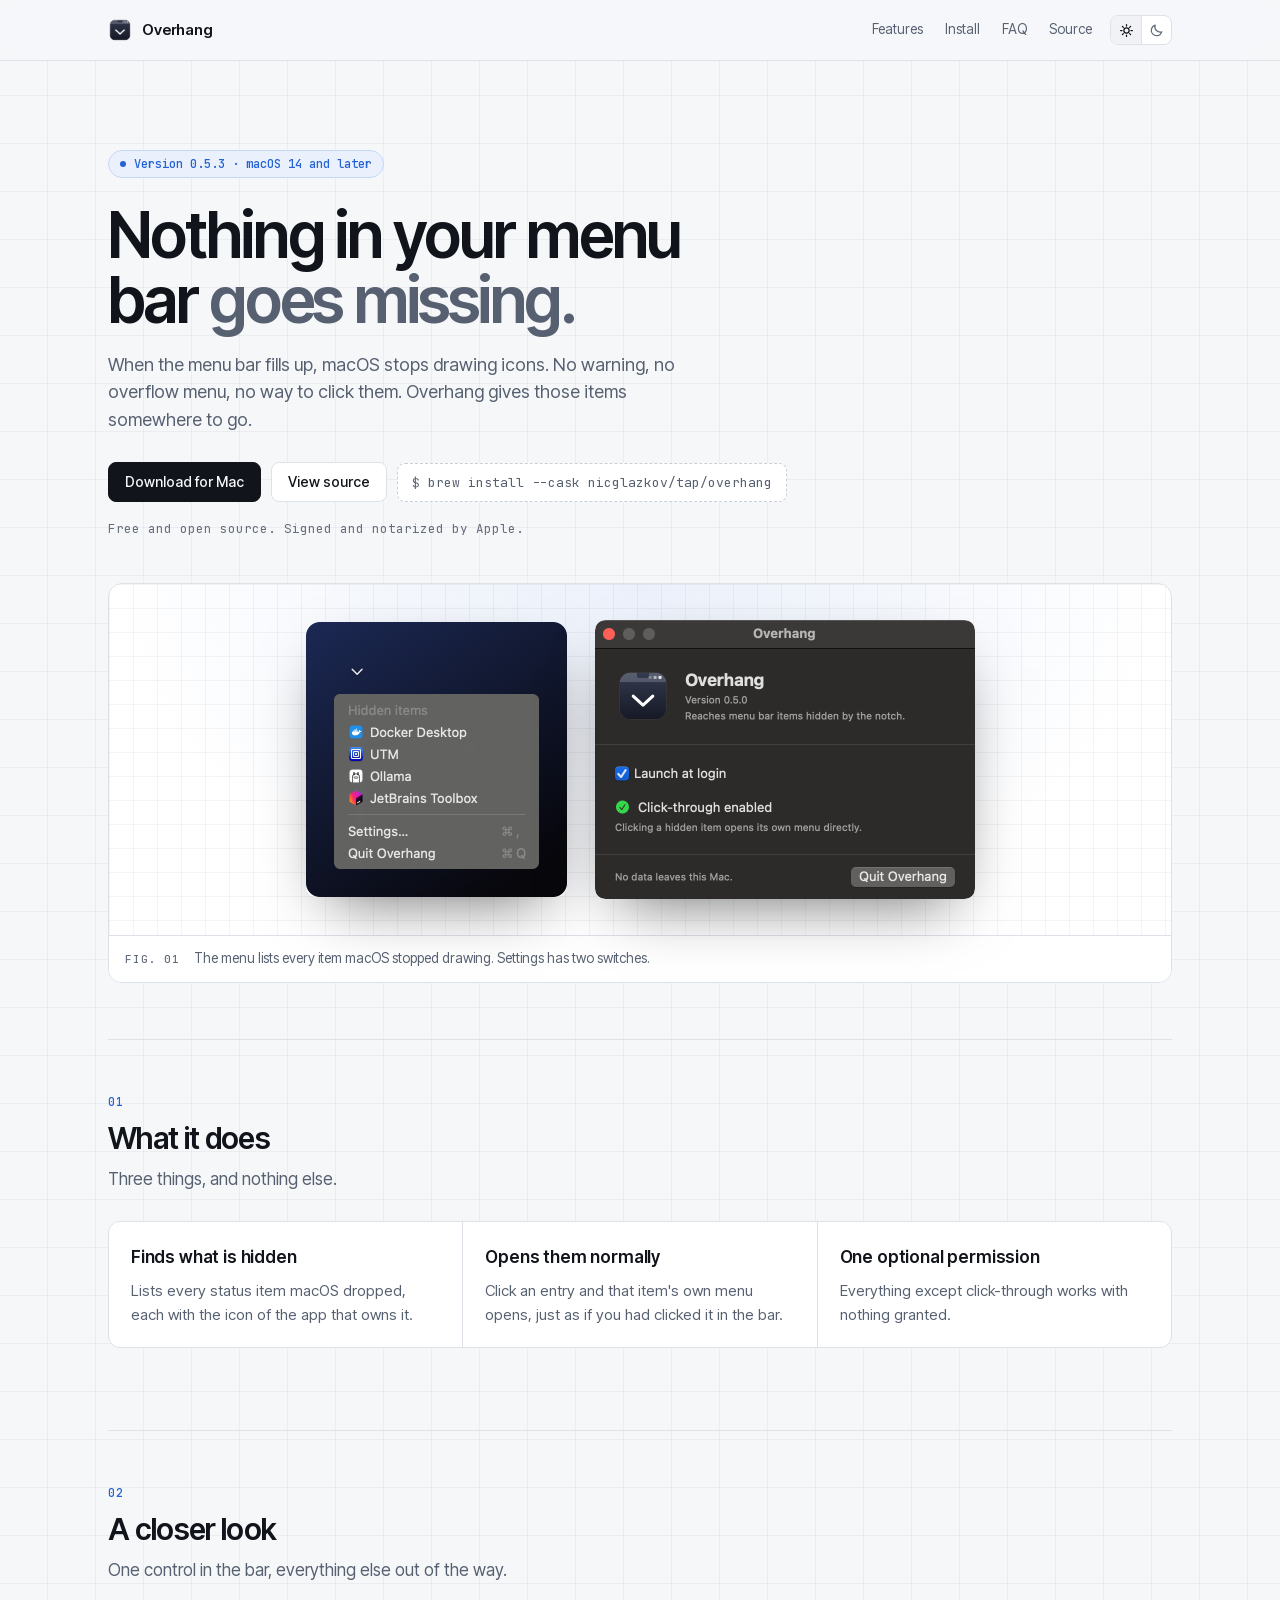
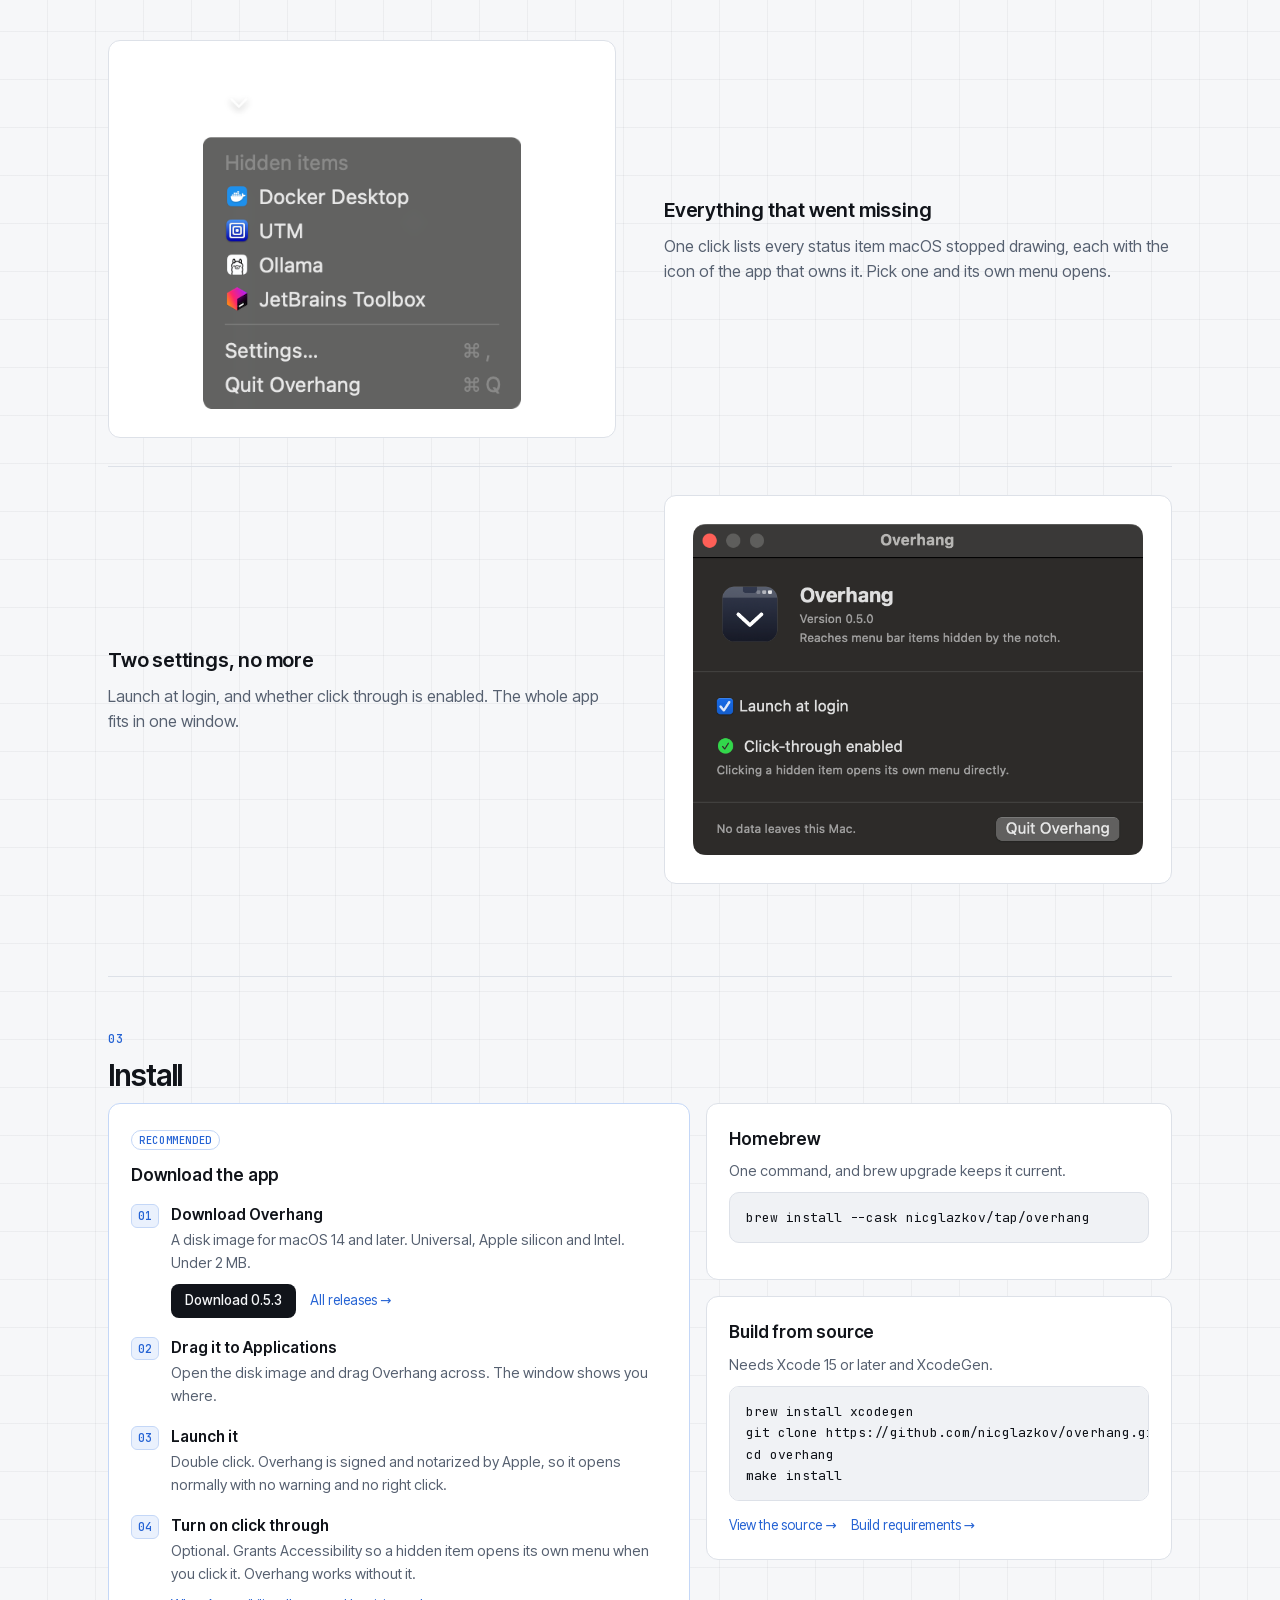
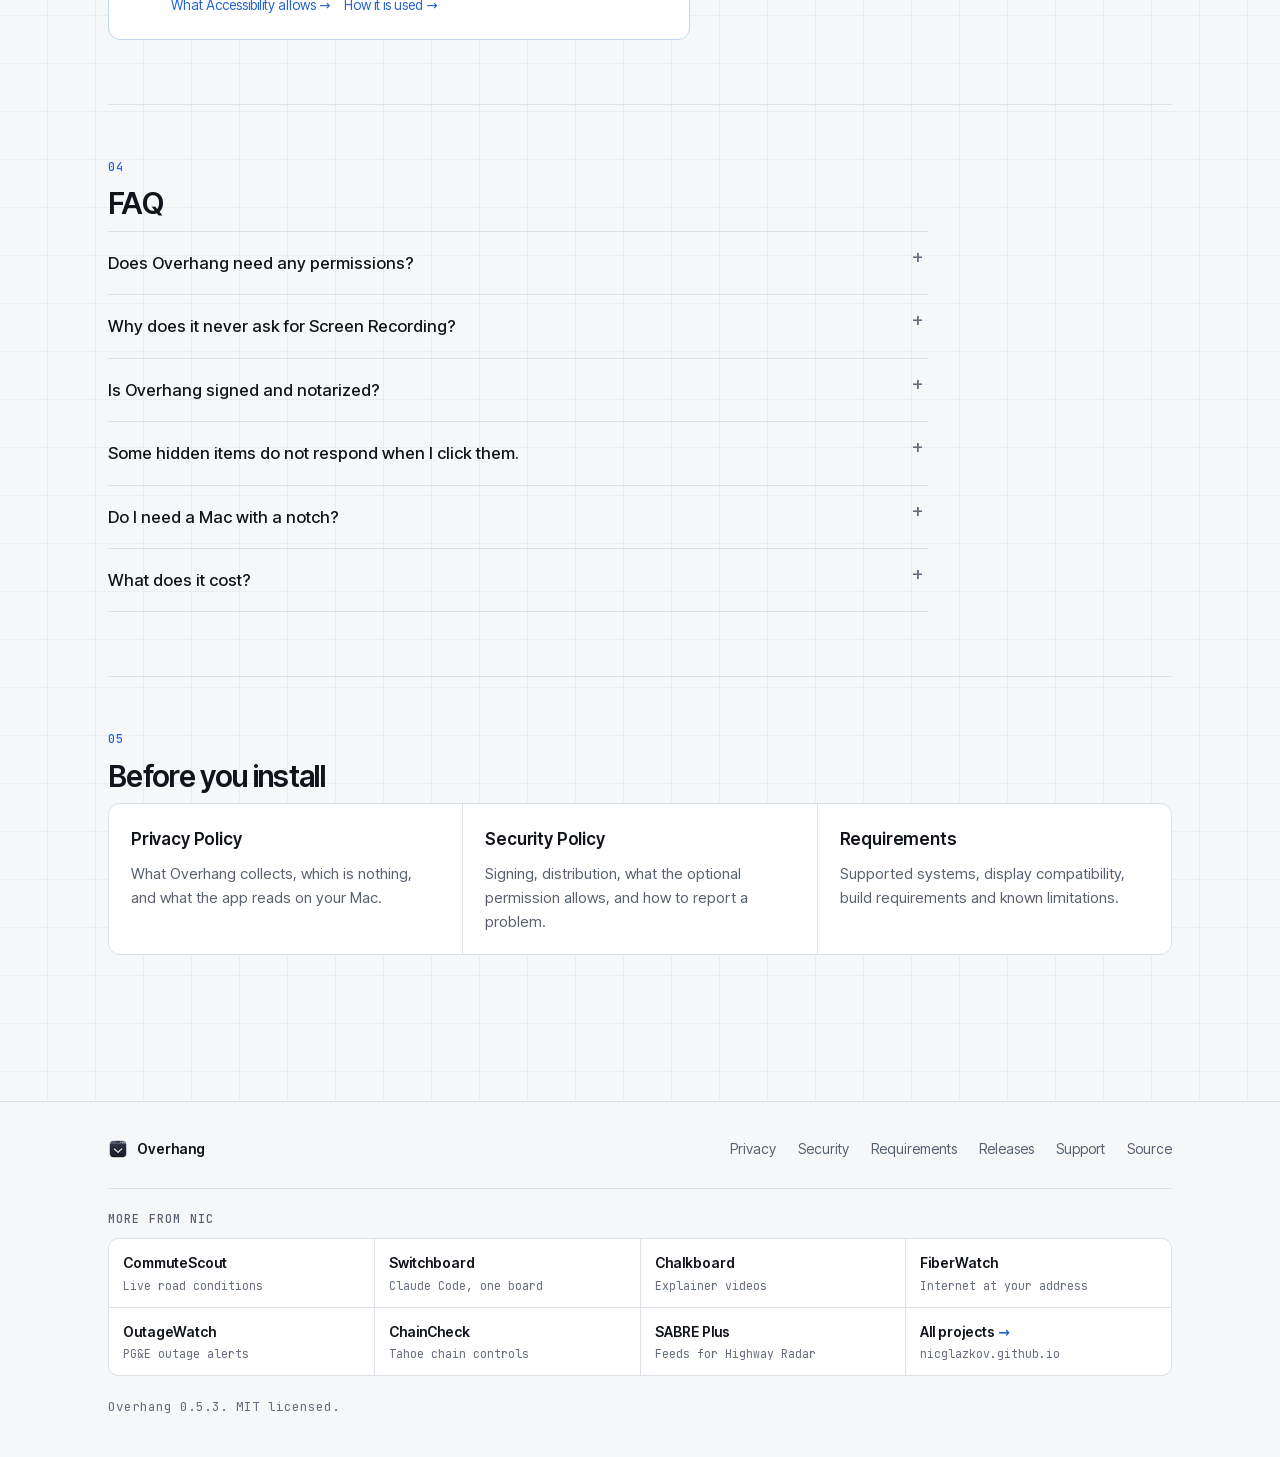
==== commit 32e7b462: "Site: follow the system light or dark setting by default The toggle and ?theme= override still win. " ====
--- a/site/index.html
+++ b/site/index.html
@@ -5,7 +5,8 @@
 <meta name="viewport" content="width=device-width, initial-scale=1">
 <title>Overhang, a small utility for the macOS menu bar</title>
 <meta name="description" content="Nothing in your menu bar goes missing. Overhang recovers the status items macOS stops drawing when the bar fills up. Free, open source, one optional permission.">
-<meta name="theme-color" content="#0c0e12">
+<meta name="theme-color" content="#f6f7f9" media="(prefers-color-scheme: light)">
+<meta name="theme-color" content="#0c0e12" media="(prefers-color-scheme: dark)">
 <meta property="og:title" content="Overhang">
 <meta property="og:description" content="Nothing in your menu bar goes missing.">
 <meta property="og:type" content="website">
@@ -13,8 +14,10 @@
 <link rel="icon" href="img/icon.png">
 <script>
   // Applied before first paint so the page never flashes the wrong theme.
-  (function(){try{var q = location.search.match(/theme=(light|dark)/), s = q ? q[1] : localStorage.getItem("overhang-theme");
-  if(s==="light"||s==="dark")document.documentElement.setAttribute("data-theme",s);}catch(e){}})();
+  // ?theme=light|dark wins for one visit, then a saved choice, then the system setting.
+  (function(){var s=null;try{var q=location.search.match(/theme=(light|dark)/);s=q?q[1]:localStorage.getItem("overhang-theme");}catch(e){}
+  if(s!=="light"&&s!=="dark")s=window.matchMedia&&matchMedia("(prefers-color-scheme: light)").matches?"light":"dark";
+  document.documentElement.setAttribute("data-theme",s);})();
 </script>
 <link rel="stylesheet" href="console.css">
 </head>
--- a/site/console.css
+++ b/site/console.css
@@ -1,7 +1,7 @@
 /* Console: the shared skin for Nic's portfolio, Switchboard and the small desktop tools.
    One skeleton (nav, type scale, footer with the "More from Nic" strip) used by every page.
-   Graphite with a faint 48px grid and one blue accent. Dark first; a light theme is one
-   click away on pages that have the theme switch. Fonts are self-hosted, so the page makes
+   Graphite with a faint 48px grid and one blue accent, in dark and light. Each page picks its
+   default theme in a small inline <head> script (the tools follow the system, the portfolio starts light). Fonts are self-hosted, so the page makes
    no requests to anyone else. */
 
 @font-face{font-family:"Inter Tight";src:url("fonts/inter-tight-latin.woff2") format("woff2");font-weight:400 700;font-style:normal;font-display:swap}
@@ -23,10 +23,10 @@
 }
 :root[data-theme="light"]{
   --bg:#f6f7f9; --pan:#ffffff; --pan2:#f0f2f5; --line:#dde1e8; --line2:#c9cfd8;
-  --fg:#11141a; --mut:#566070; --faint:#7d8696;
+  --fg:#11141a; --mut:#566070; --faint:#646d7c;
   --acc:#2563d4; --acc-soft:rgba(37,99,212,.09); --tag-bg:#eaf1fd; --tag-line:#c4d7f7;
   --grid:rgba(17,20,26,.045); --navbg:rgba(246,247,249,.85);
-  --ok:#1f8a57; --warn:#a86a12; --bad:#c8372c;
+  --ok:#1a7a4c; --warn:#91590d; --bad:#c8372c;
   color-scheme:light;
 }
 
